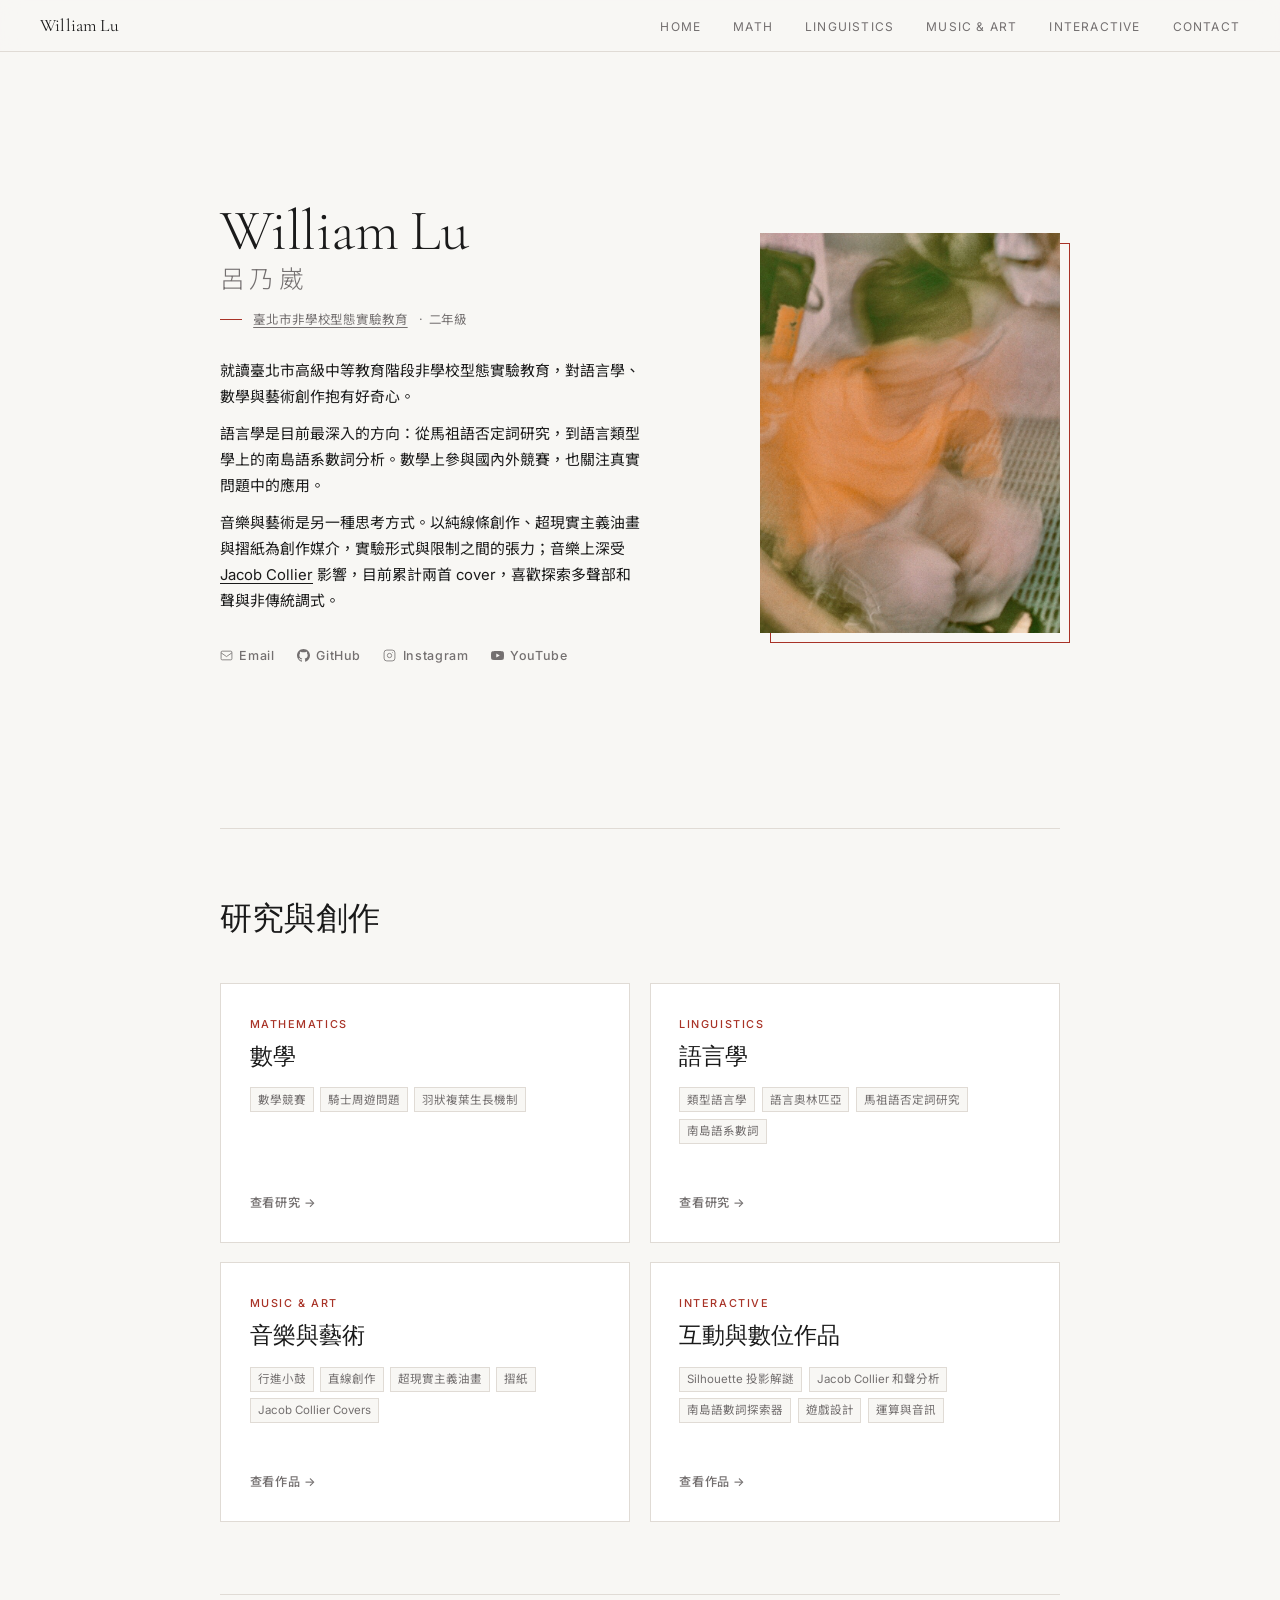
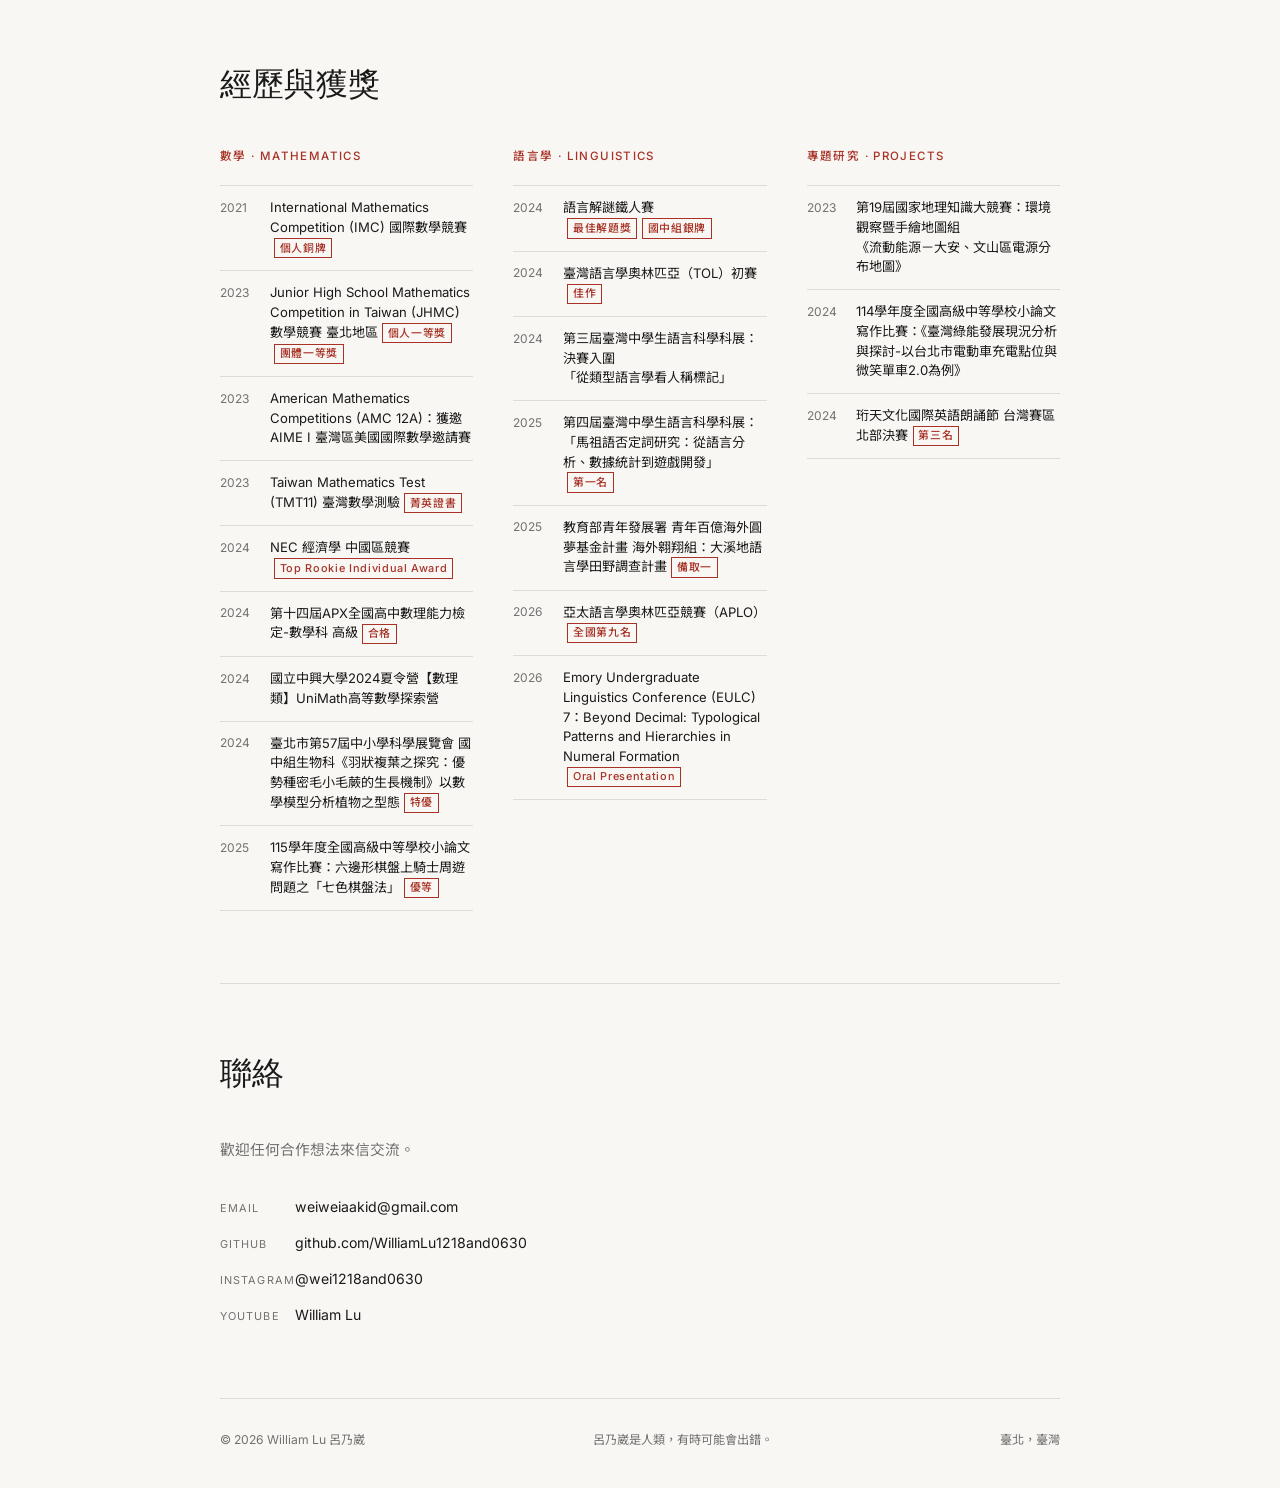
==== index.html @ 1ac278cf "Add Home link to nav across all 9 pages Co-Authored-By: Claude Opus 4.6 <noreply@anthropic.com>" ====
<!DOCTYPE html>
<html lang="zh-TW">
<head>
  <meta charset="UTF-8">
  <meta name="viewport" content="width=device-width, initial-scale=1.0">
  <meta name="google-site-verification" content="2PPOWF8YStnWnRBM3-cgLq2JZ9YLKVIH8cbjv2oPRow" />
  <title>William Lu 呂乃崴 · 語言學、數學、藝術創作</title>
  <meta name="description" content="呂乃崴（William Lu）個人網站。臺北市非學校型態實驗教育學生，研究馬祖語否定詞、南島語系數詞類型學，參與數學競賽與語言學奧林匹亞，並進行油畫、線條藝術與音樂創作。">
  <meta name="author" content="William Lu 呂乃崴">
  <meta name="keywords" content="呂乃崴, William Lu, 馬祖語, 南島語系, 類型語言學, 語言學奧林匹亞, APLO, EULC, 數學競賽, 騎士周遊問題, Jacob Collier cover, 直線創作, Silhouette, 投影幾何, Jacob Collier voicing, 和聲分析">
  <link rel="canonical" href="https://williamlu1218and0630.github.io/WilliamLu.github.io/">
  <link rel="icon" type="image/png" href="assets/photos/web_photo.png">

  <!-- Open Graph -->
  <meta property="og:type" content="profile">
  <meta property="og:site_name" content="William Lu 呂乃崴">
  <meta property="og:title" content="William Lu 呂乃崴 · 語言學、數學、藝術創作">
  <meta property="og:description" content="呂乃崴的個人網站：馬祖語否定詞研究、南島語數詞類型學、數學競賽、油畫與音樂創作。">
  <meta property="og:url" content="https://williamlu1218and0630.github.io/WilliamLu.github.io/">
  <meta property="og:image" content="https://williamlu1218and0630.github.io/WilliamLu.github.io/assets/photos/web_photo.png">
  <meta property="profile:first_name" content="Nai-Wei">
  <meta property="profile:last_name" content="Lu">

  <!-- Twitter Card -->
  <meta name="twitter:card" content="summary_large_image">
  <meta name="twitter:title" content="William Lu 呂乃崴">
  <meta name="twitter:description" content="語言學、數學、藝術創作 · 呂乃崴個人網站">
  <meta name="twitter:image" content="https://williamlu1218and0630.github.io/WilliamLu.github.io/assets/photos/web_photo.png">

  <!-- JSON-LD: Person schema for AI agents and search engines -->
  <script type="application/ld+json">
  {
    "@context": "https://schema.org",
    "@type": "Person",
    "name": "William Lu",
    "alternateName": ["呂乃崴", "Nai-Wei Lu"],
    "url": "https://williamlu1218and0630.github.io/WilliamLu.github.io/",
    "image": "https://williamlu1218and0630.github.io/WilliamLu.github.io/assets/photos/web_photo.png",
    "email": "mailto:weiweiaakid@gmail.com",
    "jobTitle": "Student Researcher",
    "description": "高中階段學生研究者，專注於語言類型學（馬祖語否定詞、南島語系數詞）、數學競賽與離散數學，並從事油畫、線條藝術與音樂創作。",
    "knowsAbout": [
      "Linguistic Typology",
      "Austronesian Languages",
      "Matsu Language Negation",
      "Numeral Systems",
      "Combinatorics",
      "Knight's Tour Problem",
      "Mathematical Modeling",
      "Music Theory",
      "Visual Art",
      "Game Design",
      "Creative Coding",
      "Computational Music Analysis"
    ],
    "knowsLanguage": ["zh-TW", "en", "Matsu"],
    "affiliation": {
      "@type": "EducationalOrganization",
      "name": "臺北市高級中等教育階段非學校型態實驗教育"
    },
    "sameAs": [
      "https://github.com/WilliamLu1218and0630",
      "https://instagram.com/wei1218and0630",
      "https://www.youtube.com/channel/UClZzDZsrKMD9aMEn6M2iYXQ"
    ],
    "award": [
      "第四屆臺灣中學生語言科學科展 第一名（馬祖語否定詞研究，2025）",
      "亞太語言學奧林匹亞競賽 APLO 全國第九名（2026）",
      "Emory Undergraduate Linguistics Conference (EULC) 7 Oral Presentation（2026）",
      "教育部青年發展署 青年百億海外圓夢基金 海外翱翔組 備取一（2025）",
      "臺北市第57屆中小學科學展覽會 國中組生物科 特優（2024）",
      "International Mathematics Competition (IMC) 個人銅牌（2021）"
    ]
  }
  </script>
  <link rel="preconnect" href="https://fonts.googleapis.com">
  <link rel="preconnect" href="https://fonts.gstatic.com" crossorigin>
  <link href="https://fonts.googleapis.com/css2?family=Cormorant+Garamond:ital,wght@0,300;0,400;1,300&family=Inter:wght@300;400;500&family=Noto+Sans+TC:wght@300;400;500&display=swap" rel="stylesheet">
  <style>
    :root {
      --bg:         #F8F7F4;
      --surface:    #FFFFFF;
      --text:       #1A1A1A;
      --text-muted: #747070;
      --accent:     #A83226;
      --border:     #E0DBD5;
      --font-sans:  'Inter', 'Taipei Sans TC', 'Noto Sans TC', sans-serif;
      --font-serif: 'Cormorant Garamond', 'Times New Roman', serif;
    }

    *, *::before, *::after { box-sizing: border-box; margin: 0; padding: 0; }
    html { scroll-behavior: smooth; }

    body {
      background: var(--bg);
      color: var(--text);
      font-family: var(--font-sans);
      font-size: 15px;
      line-height: 1.55;
    }

    ::-webkit-scrollbar { width: 6px; }
    ::-webkit-scrollbar-track { background: var(--bg); }
    ::-webkit-scrollbar-thumb { background: var(--border); border-radius: 3px; }
    ::-webkit-scrollbar-thumb:hover { background: var(--text-muted); }

    :focus-visible { outline: 2px solid var(--accent); outline-offset: 3px; }

    /* ── NAV ── */
    nav {
      position: fixed;
      top: 0; left: 0; right: 0;
      z-index: 100;
      background: rgba(248, 247, 244, 0.90);
      backdrop-filter: blur(10px);
      border-bottom: 1px solid var(--border);
      height: 52px;
      padding: 0 2.5rem;
      display: flex;
      align-items: center;
      justify-content: space-between;
    }

    .nav-logo {
      font-family: var(--font-serif);
      font-size: 1.1rem;
      font-weight: 400;
      color: var(--text);
      text-decoration: none;
      letter-spacing: 0.01em;
    }

    .nav-links {
      display: flex;
      gap: 2rem;
      list-style: none;
    }

    .nav-links a {
      font-size: 0.75rem;
      font-weight: 400;
      letter-spacing: 0.1em;
      text-transform: uppercase;
      color: var(--text-muted);
      text-decoration: none;
      transition: color 0.2s ease;
    }

    .nav-links a:hover { color: var(--accent); }

    /* Dropdown */
    .nav-links li.has-dropdown { position: relative; }
    .nav-links .dropdown {
      position: absolute;
      top: 100%;
      left: 50%;
      transform: translateX(-50%) translateY(-4px);
      background: var(--surface);
      border: 1px solid var(--border);
      list-style: none;
      padding: 0.5rem 0;
      min-width: 140px;
      opacity: 0;
      visibility: hidden;
      transition: opacity 0.18s ease, transform 0.18s ease;
      z-index: 110;
      box-shadow: 0 4px 12px rgba(0,0,0,0.05);
    }
    .nav-links li.has-dropdown:hover > .dropdown,
    .nav-links li.has-dropdown:focus-within > .dropdown {
      opacity: 1;
      visibility: visible;
      transform: translateX(-50%) translateY(0);
    }
    .nav-links .dropdown li { display: block; }
    .nav-links .dropdown a {
      display: block;
      padding: 0.45rem 1.1rem;
      font-size: 0.72rem;
      letter-spacing: 0.08em;
      text-transform: none;
      white-space: nowrap;
      text-align: center;
    }
    .nav-links .dropdown a:hover {
      background: var(--bg);
      color: var(--accent);
    }
    .nav-links li.has-dropdown::after {
      content: '';
      position: absolute;
      top: 100%;
      left: 0;
      right: 0;
      height: 8px;
    }

    /* ── MAIN ── */
    main {
      max-width: 920px;
      margin: 0 auto;
      padding: 0 2.5rem;
    }

    /* ── HERO ── */
    #about {
      display: grid;
      grid-template-columns: 1fr 300px;
      gap: 5rem;
      align-items: center;
      min-height: 92vh;
      padding-top: 110px;
      padding-bottom: 72px;
      border-top: none;
    }

    .hero-text h1 {
      font-family: var(--font-serif);
      font-size: 3.6rem;
      font-weight: 300;
      line-height: 1.1;
      letter-spacing: -0.01em;
      margin-bottom: 0.15em;
    }

    .hero-zh {
      display: block;
      font-family: var(--font-sans);
      font-size: 1.55rem;
      font-weight: 300;
      color: var(--text-muted);
      letter-spacing: 0.18em;
      margin-top: 0.1em;
    }

    .hero-subtitle {
      display: flex;
      align-items: center;
      gap: 0.7rem;
      margin-top: 1rem;
      margin-bottom: 1.8rem;
      font-size: 0.78rem;
      letter-spacing: 0.07em;
      color: var(--text-muted);
    }

    .hero-subtitle::before {
      content: '';
      display: block;
      width: 22px;
      height: 1px;
      background: var(--accent);
      flex-shrink: 0;
    }

    .hero-desc {
      font-size: 0.93rem;
      line-height: 1.75;
      color: var(--text);
      max-width: 420px;
      margin-bottom: 2rem;
    }

    .hero-desc p + p { margin-top: 0.75em; }

    .hero-desc .placeholder {
      color: var(--text-muted);
      font-style: italic;
    }

    .social-links {
      display: flex;
      gap: 1.4rem;
    }

    .social-links a {
      display: flex;
      align-items: center;
      gap: 0.4rem;
      font-size: 0.78rem;
      font-weight: 500;
      letter-spacing: 0.05em;
      color: var(--text-muted);
      text-decoration: none;
      transition: color 0.2s ease;
    }

    .social-links a:hover { color: var(--accent); }

    .social-links svg {
      width: 13px;
      height: 13px;
      flex-shrink: 0;
    }

    /* Photo */
    .hero-photo {
      position: relative;
      align-self: center;
    }

    .hero-photo img {
      display: block;
      width: 100%;
      aspect-ratio: 3 / 4;
      object-fit: cover;
      object-position: center center;
      filter: grayscale(10%);
    }

    .hero-photo::after {
      content: '';
      position: absolute;
      top: 10px;
      left: 10px;
      right: -10px;
      bottom: -10px;
      border: 1px solid var(--accent);
      z-index: -1;
    }

    /* ── SECTIONS ── */
    section {
      padding: 72px 0;
      border-top: 1px solid var(--border);
    }

    .section-label {
      font-size: 0.7rem;
      letter-spacing: 0.15em;
      text-transform: uppercase;
      color: var(--accent);
      font-weight: 500;
      margin-bottom: 0.4rem;
    }

    .section-title {
      font-family: var(--font-serif);
      font-size: 2rem;
      font-weight: 300;
      line-height: 1.15;
      margin-bottom: 2.8rem;
    }

    /* ── AREAS ── */
    .areas-grid {
      display: grid;
      grid-template-columns: repeat(2, 1fr);
      gap: 1.2rem;
    }

    .area-card {
      display: flex;
      flex-direction: column;
      padding: 2rem 1.8rem 1.8rem;
      background: var(--surface);
      border: 1px solid var(--border);
      text-decoration: none;
      color: inherit;
      transition: border-color 0.2s ease, box-shadow 0.2s ease;
      min-height: 260px;
    }

    .area-card:hover {
      border-color: var(--accent);
      box-shadow: 4px 4px 0 var(--accent);
    }

    .area-label {
      font-size: 0.68rem;
      letter-spacing: 0.14em;
      text-transform: uppercase;
      color: var(--accent);
      font-weight: 500;
      margin-bottom: 0.7rem;
    }

    .area-card h3 {
      font-family: var(--font-serif);
      font-size: 1.45rem;
      font-weight: 300;
      line-height: 1.2;
      margin-bottom: 1rem;
    }

    .area-tags {
      display: flex;
      flex-wrap: wrap;
      gap: 0.4rem;
      margin-bottom: auto;
      padding-bottom: 1.4rem;
    }

    .area-tag {
      font-size: 0.72rem;
      color: var(--text-muted);
      background: var(--bg);
      border: 1px solid var(--border);
      padding: 0.2em 0.6em;
      line-height: 1.6;
    }

    .area-arrow {
      font-size: 0.76rem;
      font-weight: 500;
      letter-spacing: 0.05em;
      color: var(--text-muted);
      transition: color 0.2s ease;
    }

    .area-card:hover .area-arrow { color: var(--accent); }

    /* ── ACHIEVEMENTS ── */
    .achievements-grid {
      display: grid;
      grid-template-columns: repeat(3, 1fr);
      gap: 0 2.5rem;
    }

    .achievement-group h3 {
      font-size: 0.72rem;
      font-weight: 500;
      letter-spacing: 0.12em;
      text-transform: uppercase;
      color: var(--accent);
      margin-bottom: 1.2rem;
    }

    .achievement-list {
      list-style: none;
      display: flex;
      flex-direction: column;
      gap: 0;
    }

    .achievement-list li {
      display: grid;
      grid-template-columns: 40px 1fr;
      gap: 0.6rem;
      padding: 0.75rem 0;
      border-bottom: 1px solid var(--border);
      font-size: 0.82rem;
      line-height: 1.5;
    }

    .achievement-list li:first-child {
      border-top: 1px solid var(--border);
    }

    .achievement-year {
      color: var(--text-muted);
      font-size: 0.75rem;
      padding-top: 0.05em;
      flex-shrink: 0;
    }

    .achievement-desc {
      color: var(--text);
    }

    .achievement-desc .badge {
      display: inline-block;
      font-size: 0.68rem;
      font-weight: 500;
      letter-spacing: 0.06em;
      color: var(--accent);
      border: 1px solid var(--accent);
      padding: 0.05em 0.45em;
      margin-left: 0.4em;
      vertical-align: middle;
      line-height: 1.6;
    }


    /* ── CONTACT ── */
    .contact-intro {
      font-size: 0.92rem;
      color: var(--text-muted);
      line-height: 1.75;
      max-width: 440px;
      margin-bottom: 2rem;
    }

    .contact-list {
      list-style: none;
      display: flex;
      flex-direction: column;
      gap: 0.9rem;
    }

    .contact-list li {
      display: flex;
      align-items: baseline;
      gap: 1.2rem;
      font-size: 0.88rem;
    }

    .contact-label {
      font-size: 0.68rem;
      letter-spacing: 0.1em;
      text-transform: uppercase;
      color: var(--text-muted);
      width: 56px;
      flex-shrink: 0;
    }

    .contact-list a {
      color: var(--text);
      text-decoration: none;
      transition: color 0.2s ease;
    }

    .contact-list a:hover { color: var(--accent); }

    /* ── FOOTER ── */
    footer {
      border-top: 1px solid var(--border);
      padding: 2rem 0 2.4rem;
      display: flex;
      justify-content: space-between;
      align-items: center;
    }

    footer p {
      font-size: 0.76rem;
      color: var(--text-muted);
    }

    /* ── RESPONSIVE ── */
    @media (max-width: 740px) {
      nav { padding: 0 1.4rem; }
      main { padding: 0 1.4rem; }
      .nav-links .dropdown { display: none !important; }
      .nav-links li.has-dropdown::after { display: none; }

      #about {
        grid-template-columns: 1fr;
        min-height: auto;
        padding-top: 80px;
        gap: 2.4rem;
      }

      .hero-photo {
        order: -1;
        max-width: 220px;
      }

      .hero-text h1 { font-size: 2.6rem; }
      .areas-grid { grid-template-columns: 1fr; }
      .achievements-grid { grid-template-columns: 1fr; gap: 2rem 0; }

      .nav-links { gap: 1.2rem; }
    }

    @media (max-width: 480px) {
      .interests-grid { grid-template-columns: 1fr; }
      .nav-links { gap: 0.9rem; }
      footer { flex-direction: column; gap: 0.4rem; text-align: center; }
    }

    /* ── DEFAULT INLINE LINK STYLE ──
       Content links (e.g. inside .achievement-desc, .hero-subtitle, .hero-desc):
       inherit text color with a thin underline, turn blue on hover.
       Component-scoped rules above (nav-links, social-links, contact-list, etc.)
       set text-decoration:none and override this where appropriate. */
    a {
      color: inherit;
      text-decoration: underline;
      text-decoration-thickness: 1px;
      text-underline-offset: 3px;
      text-decoration-color: currentColor;
      transition: color 0.2s ease, text-decoration-color 0.2s ease;
    }

    a:hover {
      color: #2563eb;
      text-decoration-color: #2563eb;
    }

    /* Record 區連結密集 — 移除常駐底線，hover 時才浮現 */
    .achievement-desc a { text-decoration: none; }
    .achievement-desc a:hover {
      text-decoration: underline;
      text-decoration-thickness: 1px;
      text-underline-offset: 3px;
    }
  </style>
</head>
<body>

  <nav>
    <a href="#about" class="nav-logo">William Lu</a>
    <ul class="nav-links">
      <li><a href="#about">Home</a></li>
      <li class="has-dropdown">
        <a href="math.html">Math</a>
        <ul class="dropdown">
          <li><a href="math.html#research">研究</a></li>
          <li><a href="math.html#awards">獎狀</a></li>
        </ul>
      </li>
      <li class="has-dropdown">
        <a href="linguistics.html">Linguistics</a>
        <ul class="dropdown">
          <li><a href="linguistics.html#research">研究</a></li>
          <li><a href="linguistics.html#awards">獎狀</a></li>
        </ul>
      </li>
      <li class="has-dropdown">
        <a href="music.html">Music & Art</a>
        <ul class="dropdown">
          <li><a href="music.html#music">音樂</a></li>
          <li><a href="music.html#art">藝術</a></li>
        </ul>
      </li>
      <li class="has-dropdown">
        <a href="interactive.html">Interactive</a>
        <ul class="dropdown">
          <li><a href="silhouette.html">Silhouette</a></li>
          <li><a href="voicing.html">Jacob Voicing</a></li>
          <li><a href="numerals.html">Numeral Explorer</a></li>
          <li><a href="world-numerals/">World Numerals</a></li>
        </ul>
      </li>
      <li><a href="#contact">Contact</a></li>
    </ul>
  </nav>

  <main>

    <!-- HERO -->
    <section id="about" style="border-top:none;">
      <div class="hero-text">
        <h1>
          William Lu
          <span class="hero-zh">呂乃崴</span>
        </h1>
        <p class="hero-subtitle"><a href="https://teecid.tp.edu.tw/" target="_blank" rel="noopener">臺北市非學校型態實驗教育</a> · 二年級</p>
        <div class="hero-desc">
          <p>就讀臺北市高級中等教育階段非學校型態實驗教育，對語言學、數學與藝術創作抱有好奇心。</p>
          <p>語言學是目前最深入的方向：從馬祖語否定詞研究，到語言類型學上的南島語系數詞分析。數學上參與國內外競賽，也關注真實問題中的應用。</p>
          <p>音樂與藝術是另一種思考方式。以純線條創作、超現實主義油畫與摺紙為創作媒介，實驗形式與限制之間的張力；音樂上深受 <a href="https://youtube.com/@jacobcollier" target="_blank" rel="noopener">Jacob Collier</a> 影響，目前累計兩首 cover，喜歡探索多聲部和聲與非傳統調式。</p>
        </div>
        <div class="social-links">
          <a href="mailto:weiweiaakid@gmail.com">
            <svg viewBox="0 0 24 24" fill="none" stroke="currentColor" stroke-width="1.5" aria-hidden="true">
              <rect x="2" y="4" width="20" height="16" rx="2"/>
              <path d="m2 7 10 7 10-7"/>
            </svg>
            Email
          </a>
          <a href="https://github.com/WilliamLu1218and0630" target="_blank" rel="noopener">
            <svg viewBox="0 0 24 24" fill="currentColor" aria-hidden="true">
              <path d="M12 0C5.37 0 0 5.37 0 12c0 5.3 3.44 9.8 8.21 11.39.6.11.82-.26.82-.58v-2.03c-3.34.73-4.04-1.61-4.04-1.61-.55-1.39-1.34-1.76-1.34-1.76-1.09-.75.08-.73.08-.73 1.2.08 1.84 1.24 1.84 1.24 1.07 1.83 2.81 1.3 3.5 1 .11-.78.42-1.3.76-1.6-2.67-.3-5.47-1.33-5.47-5.93 0-1.31.47-2.38 1.24-3.22-.12-.3-.54-1.52.12-3.18 0 0 1.01-.32 3.3 1.23a11.5 11.5 0 0 1 3-.4c1.02.01 2.04.14 3 .4 2.28-1.55 3.29-1.23 3.29-1.23.66 1.66.24 2.88.12 3.18.77.84 1.23 1.91 1.23 3.22 0 4.61-2.81 5.63-5.48 5.92.43.37.81 1.1.81 2.22v3.29c0 .32.22.7.83.58C20.57 21.8 24 17.3 24 12c0-6.63-5.37-12-12-12z"/>
            </svg>
            GitHub
          </a>
          <a href="https://instagram.com/wei1218and0630" target="_blank" rel="noopener">
            <svg viewBox="0 0 24 24" fill="none" stroke="currentColor" stroke-width="1.5" aria-hidden="true">
              <rect x="2" y="2" width="20" height="20" rx="5"/>
              <circle cx="12" cy="12" r="4"/>
              <circle cx="17.5" cy="6.5" r="0.8" fill="currentColor" stroke="none"/>
            </svg>
            Instagram
          </a>
          <a href="https://www.youtube.com/channel/UClZzDZsrKMD9aMEn6M2iYXQ" target="_blank" rel="noopener">
            <svg viewBox="0 0 24 24" fill="currentColor" aria-hidden="true">
              <path d="M23.5 6.19a3.02 3.02 0 0 0-2.12-2.14C19.54 3.5 12 3.5 12 3.5s-7.54 0-9.38.55A3.02 3.02 0 0 0 .5 6.19C0 8.04 0 12 0 12s0 3.96.5 5.81a3.02 3.02 0 0 0 2.12 2.14C4.46 20.5 12 20.5 12 20.5s7.54 0 9.38-.55a3.02 3.02 0 0 0 2.12-2.14C24 15.96 24 12 24 12s0-3.96-.5-5.81zM9.75 15.5v-7l6.5 3.5-6.5 3.5z"/>
            </svg>
            YouTube
          </a>
        </div>
      </div>
      <div class="hero-photo">
        <img src="assets/photos/S__13852725.jpg" alt="William Lu 呂乃崴">
      </div>
    </section>

    <!-- AREAS -->
    <section id="interests">
      <h2 class="section-title">研究與創作</h2>
      <div class="areas-grid">

        <a href="math.html" class="area-card">
          <p class="area-label">Mathematics</p>
          <h3>數學</h3>
          <div class="area-tags">
            <span class="area-tag">數學競賽</span>
            <span class="area-tag">騎士周遊問題</span>
            <span class="area-tag">羽狀複葉生長機制</span>
          </div>
          <span class="area-arrow">查看研究 →</span>
        </a>

        <a href="linguistics.html" class="area-card">
          <p class="area-label">Linguistics</p>
          <h3>語言學</h3>
          <div class="area-tags">
            <span class="area-tag">類型語言學</span>
            <span class="area-tag">語言奧林匹亞</span>
            <span class="area-tag">馬祖語否定詞研究</span>
            <span class="area-tag">南島語系數詞</span>
          </div>
          <span class="area-arrow">查看研究 →</span>
        </a>

        <a href="music.html" class="area-card">
          <p class="area-label">Music &amp; Art</p>
          <h3>音樂與藝術</h3>
          <div class="area-tags">
            <span class="area-tag">行進小鼓</span>
            <span class="area-tag">直線創作</span>
            <span class="area-tag">超現實主義油畫</span>
            <span class="area-tag">摺紙</span>
            <span class="area-tag">Jacob Collier Covers</span>
          </div>
          <span class="area-arrow">查看作品 →</span>
        </a>

        <a href="interactive.html" class="area-card">
          <p class="area-label">Interactive</p>
          <h3>互動與數位作品</h3>
          <div class="area-tags">
            <span class="area-tag">Silhouette 投影解謎</span>
            <span class="area-tag">Jacob Collier 和聲分析</span>
            <span class="area-tag">南島語數詞探索器</span>
            <span class="area-tag">遊戲設計</span>
            <span class="area-tag">運算與音訊</span>
          </div>
          <span class="area-arrow">查看作品 →</span>
        </a>

      </div>
    </section>

    <!-- ACHIEVEMENTS -->
    <section id="achievements">
      <h2 class="section-title">經歷與獲獎</h2>
      <div class="achievements-grid">

        <div class="achievement-group">
          <h3>數學 · Mathematics</h3>
          <ul class="achievement-list">
            <li>
              <span class="achievement-year">2021</span>
              <span class="achievement-desc"><a href="https://chiuchang.org/imc/2021/08/02/iimc-2021-results/" target="_blank" rel="noopener">International Mathematics Competition (IMC) 國際數學競賽</a><span class="badge">個人銅牌</span></span>
            </li>
            <li>
              <span class="achievement-year">2023</span>
              <span class="achievement-desc"><a href="https://signup.99cef.org.tw/JHMC_HONOR/List_HonorSL.php?Y=5qt&amp;H=J1&amp;R=O" target="_blank" rel="noopener">Junior High School Mathematics Competition in Taiwan (JHMC) 數學競賽 臺北地區</a><span class="badge">個人一等獎</span><span class="badge">團體一等獎</span></span>
            </li>
            <li>
              <span class="achievement-year">2023</span>
              <span class="achievement-desc"><a href="https://artofproblemsolving.com/wiki/index.php/2023_AMC_12A" target="_blank" rel="noopener">American Mathematics Competitions (AMC 12A)</a>：獲邀 <a href="https://artofproblemsolving.com/wiki/index.php/2023_AIME_I" target="_blank" rel="noopener">AIME I</a> 臺灣區美國國際數學邀請賽 </span>
            </li>
            <li>
              <span class="achievement-year">2023</span>
              <span class="achievement-desc"><a href="https://www.99cef.org.tw/tmt/" target="_blank" rel="noopener">Taiwan Mathematics Test (TMT11) 臺灣數學測驗</a><span class="badge">菁英證書</span></span>
            </li>
            <li>
              <span class="achievement-year">2024</span>
              <span class="achievement-desc"><a href="https://nec.org.cn/news/1908.html" target="_blank" rel="noopener">NEC 經濟學 中國區競賽</a><span class="badge">Top Rookie Individual Award</span></span>
            </li>
            <li>
              <span class="achievement-year">2024</span>
              <span class="achievement-desc"><a href="https://apx.stem.lasercenter.nycu.edu.tw/apx/17th/" target="_blank" rel="noopener">第十四屆APX全國高中數理能力檢定-數學科 高級</a><span class="badge">合格</span></span>
            </li>
            <li>
              <span class="achievement-year">2024</span>
              <span class="achievement-desc"><a href="https://www.siileec.com/download_file.php?sn=4636&amp;get_type=2" target="_blank" rel="noopener">國立中興大學2024夏令營【數理類】UniMath高等數學探索營</a></span>
            </li>
            <li>
              <span class="achievement-year">2024</span>
              <span class="achievement-desc">臺北市第57屆中小學科學展覽會 國中組生物科《羽狀複葉之探究：優勢種密毛小毛蕨的生長機制》以數學模型分析植物之型態<span class="badge">特優</span></span>
            </li>
            <li>
              <span class="achievement-year">2025</span>
              <span class="achievement-desc"><a href="https://www.shs.edu.tw/Customer/Information/EssayIndex" target="_blank" rel="noopener">115學年度全國高級中等學校小論文寫作比賽</a>：六邊形棋盤上騎士周遊問題之「七色棋盤法」<span class="badge">優等</span></span>
            </li>
          </ul>
        </div>

        <div class="achievement-group">
          <h3>語言學 · Linguistics</h3>
          <ul class="achievement-list">
            <li>
              <span class="achievement-year">2024</span>
              <span class="achievement-desc"><a href="https://www.facebook.com/Taiwan.Olympiad.in.Linguistics/posts/883315840496110/" target="_blank" rel="noopener">語言解謎鐵人賽</a><br><span class="badge">最佳解題獎</span><span class="badge">國中組銀牌</span></span>
            </li>
            <li>
              <span class="achievement-year">2024</span>
              <span class="achievement-desc"><a href="https://ioltw.github.io/zh" target="_blank" rel="noopener">臺灣語言學奧林匹亞（TOL）初賽</a><span class="badge">佳作</span></span>
            </li>
            <li>
              <span class="achievement-year">2024</span>
              <span class="achievement-desc"><a href="https://sites.google.com/view/scifair-2025/" target="_blank" rel="noopener">第三屆臺灣中學生語言科學科展</a>：決賽入圍<br>「從類型語言學看人稱標記」</span>
            </li>
            <li>
              <span class="achievement-year">2025</span>
              <span class="achievement-desc"><a href="https://sites.google.com/view/scifair-2025/" target="_blank" rel="noopener">第四屆臺灣中學生語言科學科展</a>：「馬祖語否定詞研究：從語言分析、數據統計到遊戲開發」<span class="badge">第一名</span></span>
            </li>
            <li>
              <span class="achievement-year">2025</span>
              <span class="achievement-desc">教育部青年發展署 青年百億海外圓夢基金計畫 海外翱翔組：大溪地語言學田野調查計畫<span class="badge">備取一</span></span>
            </li>
            <li>
              <span class="achievement-year">2026</span>
              <span class="achievement-desc"><a href="https://aplo.asia/" target="_blank" rel="noopener">亞太語言學奧林匹亞競賽（APLO）</a><span class="badge">全國第九名</span></span>
            </li>
            <li>
              <span class="achievement-year">2026</span>
              <span class="achievement-desc"><a href="https://easyabs.linguistlist.org/conference/EULC7/" target="_blank" rel="noopener">Emory Undergraduate Linguistics Conference (EULC) 7</a>：Beyond Decimal: Typological Patterns and Hierarchies in Numeral Formation<span class="badge">Oral Presentation</span></span>
            </li>
          </ul>
        </div>

        <div class="achievement-group">
          <h3>專題研究 · Projects</h3>
          <ul class="achievement-list">
            <li>
              <span class="achievement-year">2023</span>
              <span class="achievement-desc"><a href="https://sites.google.com/view/new-tngc/" target="_blank" rel="noopener">第19屆國家地理知識大競賽</a>：環境觀察暨手繪地圖組<br>《流動能源－大安、文山區電源分布地圖》</span>
            </li>
            <li>
              <span class="achievement-year">2024</span>
              <span class="achievement-desc"><a href="https://www.shs.edu.tw/Customer/Information/EssayIndex" target="_blank" rel="noopener">114學年度全國高級中等學校小論文寫作比賽</a>：《臺灣綠能發展現況分析與探討-以台北市電動車充電點位與微笑單車2.0為例》</span>
            </li>
            <li>
              <span class="achievement-year">2024</span>
              <span class="achievement-desc"><a href="https://www.harmonytree.tw/2024fest" target="_blank" rel="noopener">珩天文化國際英語朗誦節</a> 台灣賽區北部決賽<span class="badge">第三名</span></span>
            </li>
          </ul>
        </div>

      </div>
    </section>

    <!-- CONTACT -->
    <section id="contact">
      <h2 class="section-title">聯絡</h2>
      <p class="contact-intro">
        歡迎任何合作想法來信交流。
      </p>
      <ul class="contact-list">
        <li>
          <span class="contact-label">Email</span>
          <a href="mailto:weiweiaakid@gmail.com">weiweiaakid@gmail.com</a>
        </li>
        <li>
          <span class="contact-label">GitHub</span>
          <a href="https://github.com/WilliamLu1218and0630" target="_blank" rel="noopener">
            github.com/WilliamLu1218and0630
          </a>
        </li>
        <li>
          <span class="contact-label">Instagram</span>
          <a href="https://instagram.com/wei1218and0630" target="_blank" rel="noopener">
            @wei1218and0630
          </a>
        </li>
        <li>
          <span class="contact-label">YouTube</span>
          <a href="https://www.youtube.com/channel/UClZzDZsrKMD9aMEn6M2iYXQ" target="_blank" rel="noopener">
            William Lu
          </a>
        </li>
      </ul>
    </section>

    <footer>
      <p>© 2026 William Lu 呂乃崴</p>
      <p>呂乃崴是人類，有時可能會出錯。</p>
      <p>臺北，臺灣</p>
    </footer>

  </main>

</body>
</html>
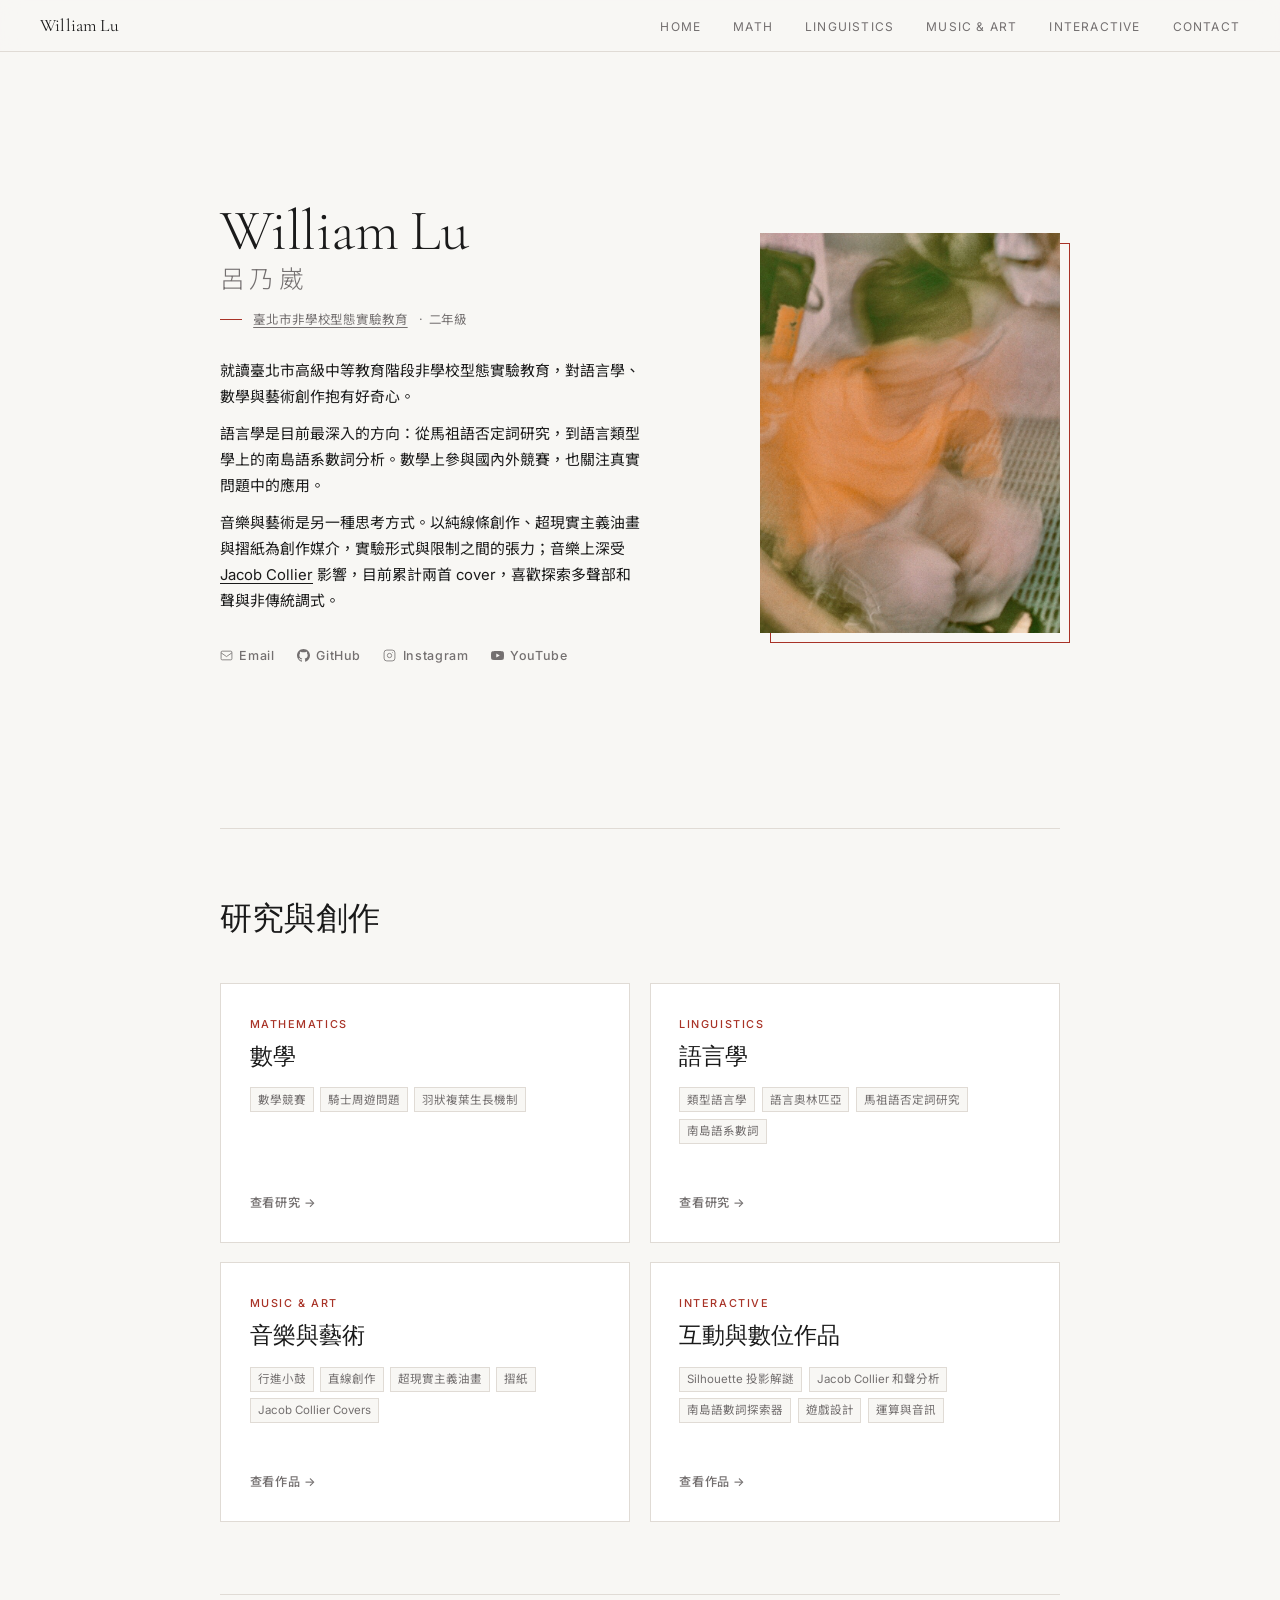
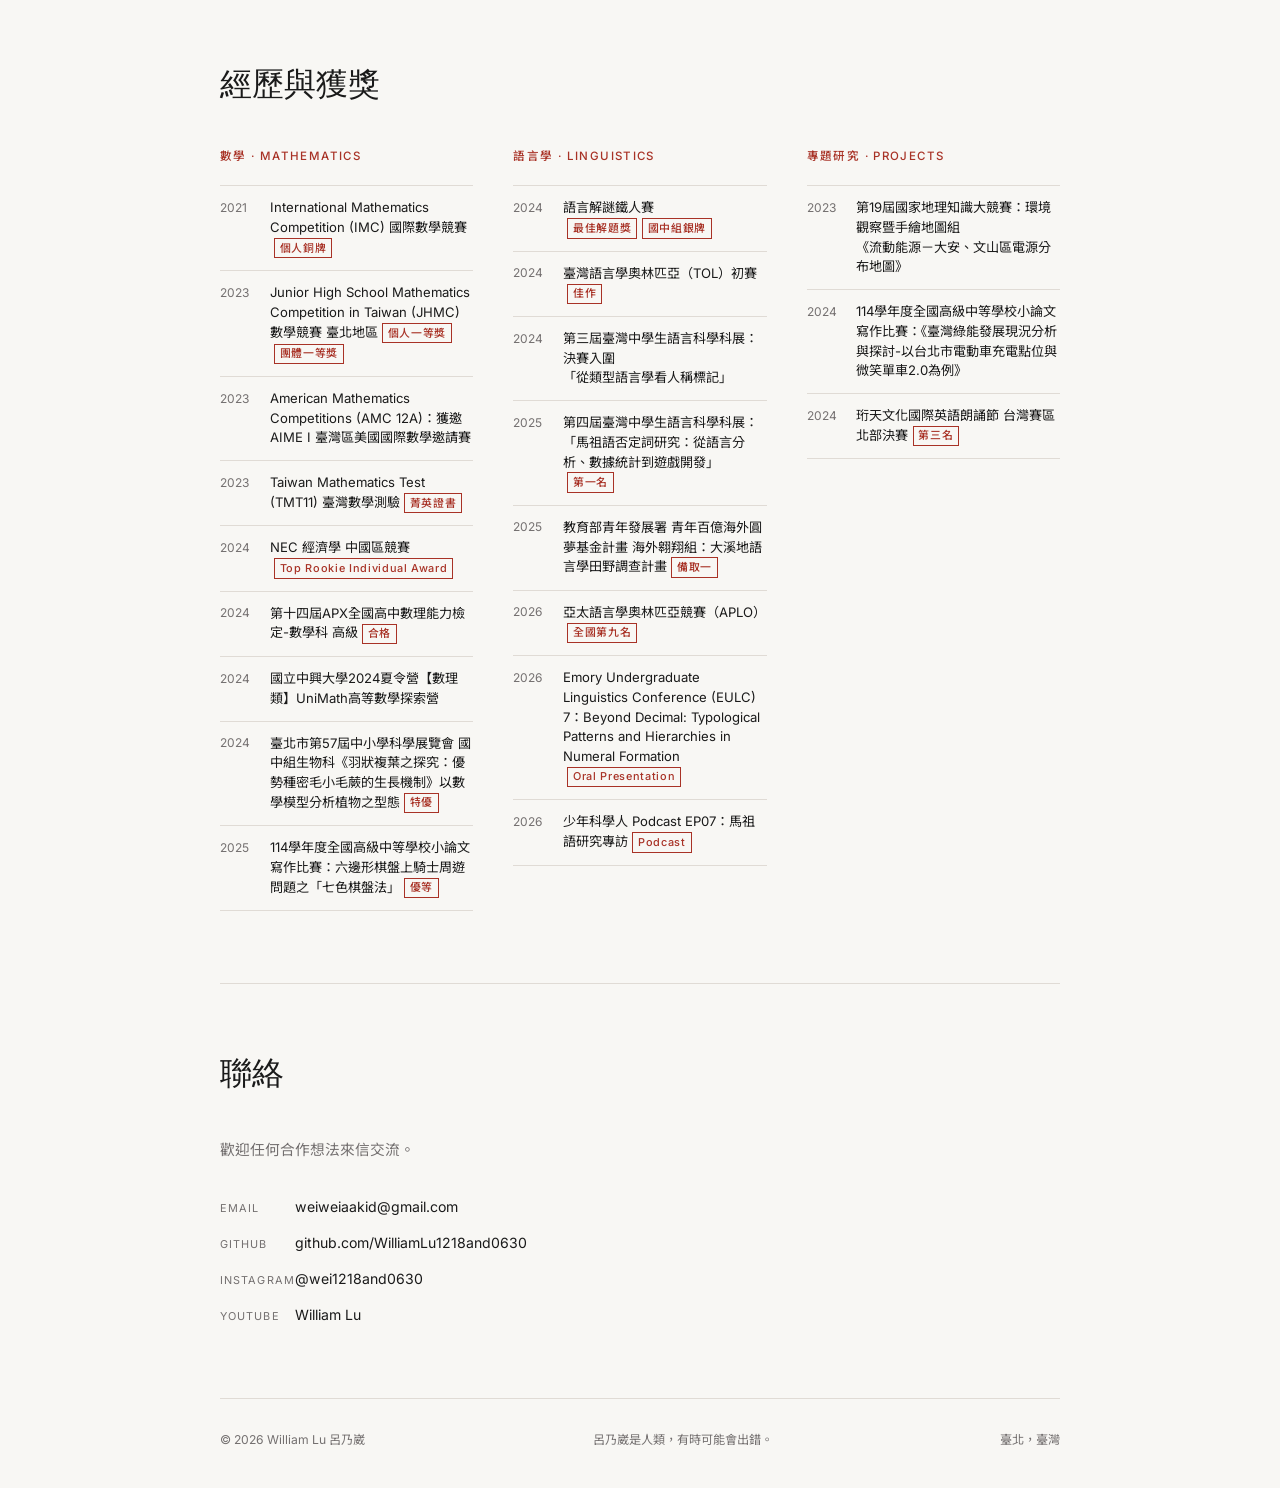
==== commit 38d5882f: "update" ====
--- a/index.html
+++ b/index.html
@@ -775,7 +775,7 @@
             </li>
             <li>
               <span class="achievement-year">2025</span>
-              <span class="achievement-desc"><a href="https://www.shs.edu.tw/Customer/Information/EssayIndex" target="_blank" rel="noopener">115學年度全國高級中等學校小論文寫作比賽</a>：六邊形棋盤上騎士周遊問題之「七色棋盤法」<span class="badge">優等</span></span>
+              <span class="achievement-desc"><a href="https://www.shs.edu.tw/Customer/Information/EssayIndex" target="_blank" rel="noopener">114學年度全國高級中等學校小論文寫作比賽</a>：六邊形棋盤上騎士周遊問題之「七色棋盤法」<span class="badge">優等</span></span>
             </li>
           </ul>
         </div>
@@ -810,6 +810,10 @@
             <li>
               <span class="achievement-year">2026</span>
               <span class="achievement-desc"><a href="https://easyabs.linguistlist.org/conference/EULC7/" target="_blank" rel="noopener">Emory Undergraduate Linguistics Conference (EULC) 7</a>：Beyond Decimal: Typological Patterns and Hierarchies in Numeral Formation<span class="badge">Oral Presentation</span></span>
+            </li>
+            <li>
+              <span class="achievement-year">2026</span>
+              <span class="achievement-desc"><a href="https://www.scitw.cc/posts/podcast-ep-184" target="_blank" rel="noopener">少年科學人 Podcast EP07</a>：馬祖語研究專訪<span class="badge">Podcast</span></span>
             </li>
           </ul>
         </div>
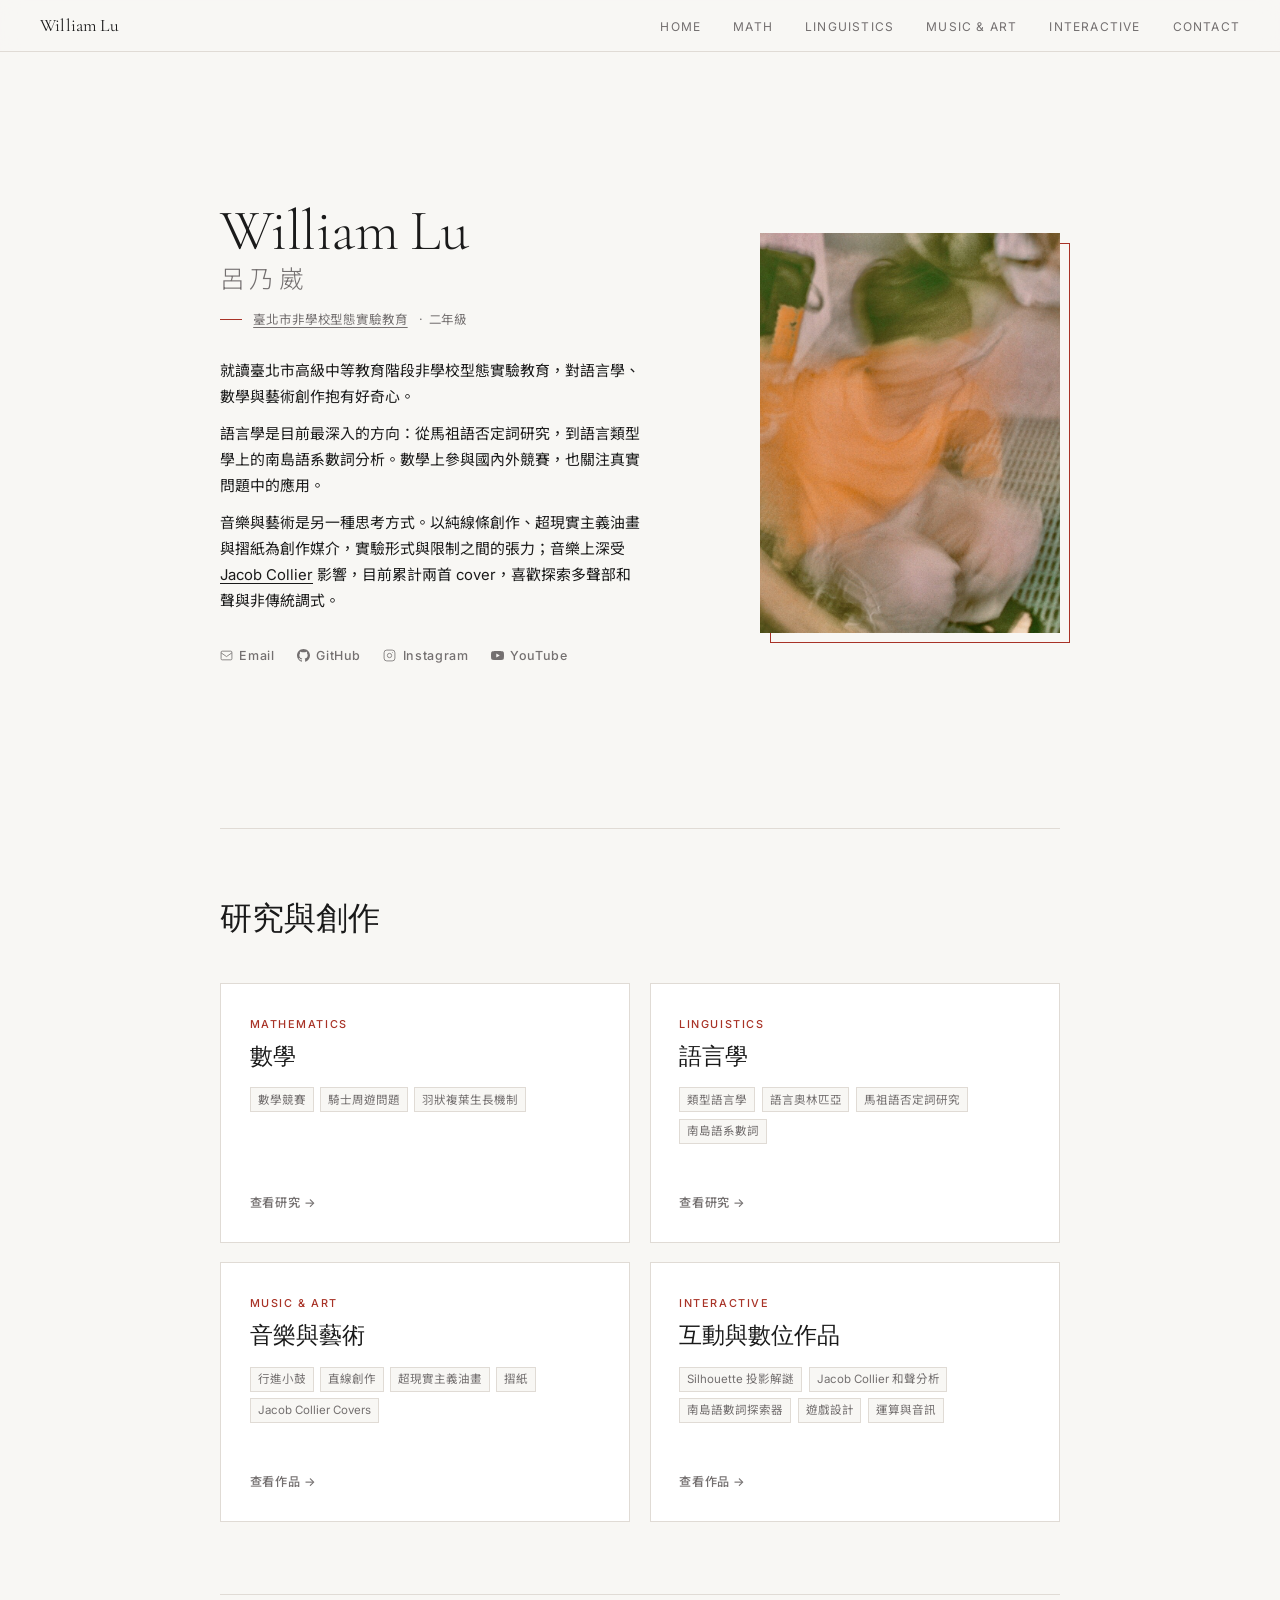
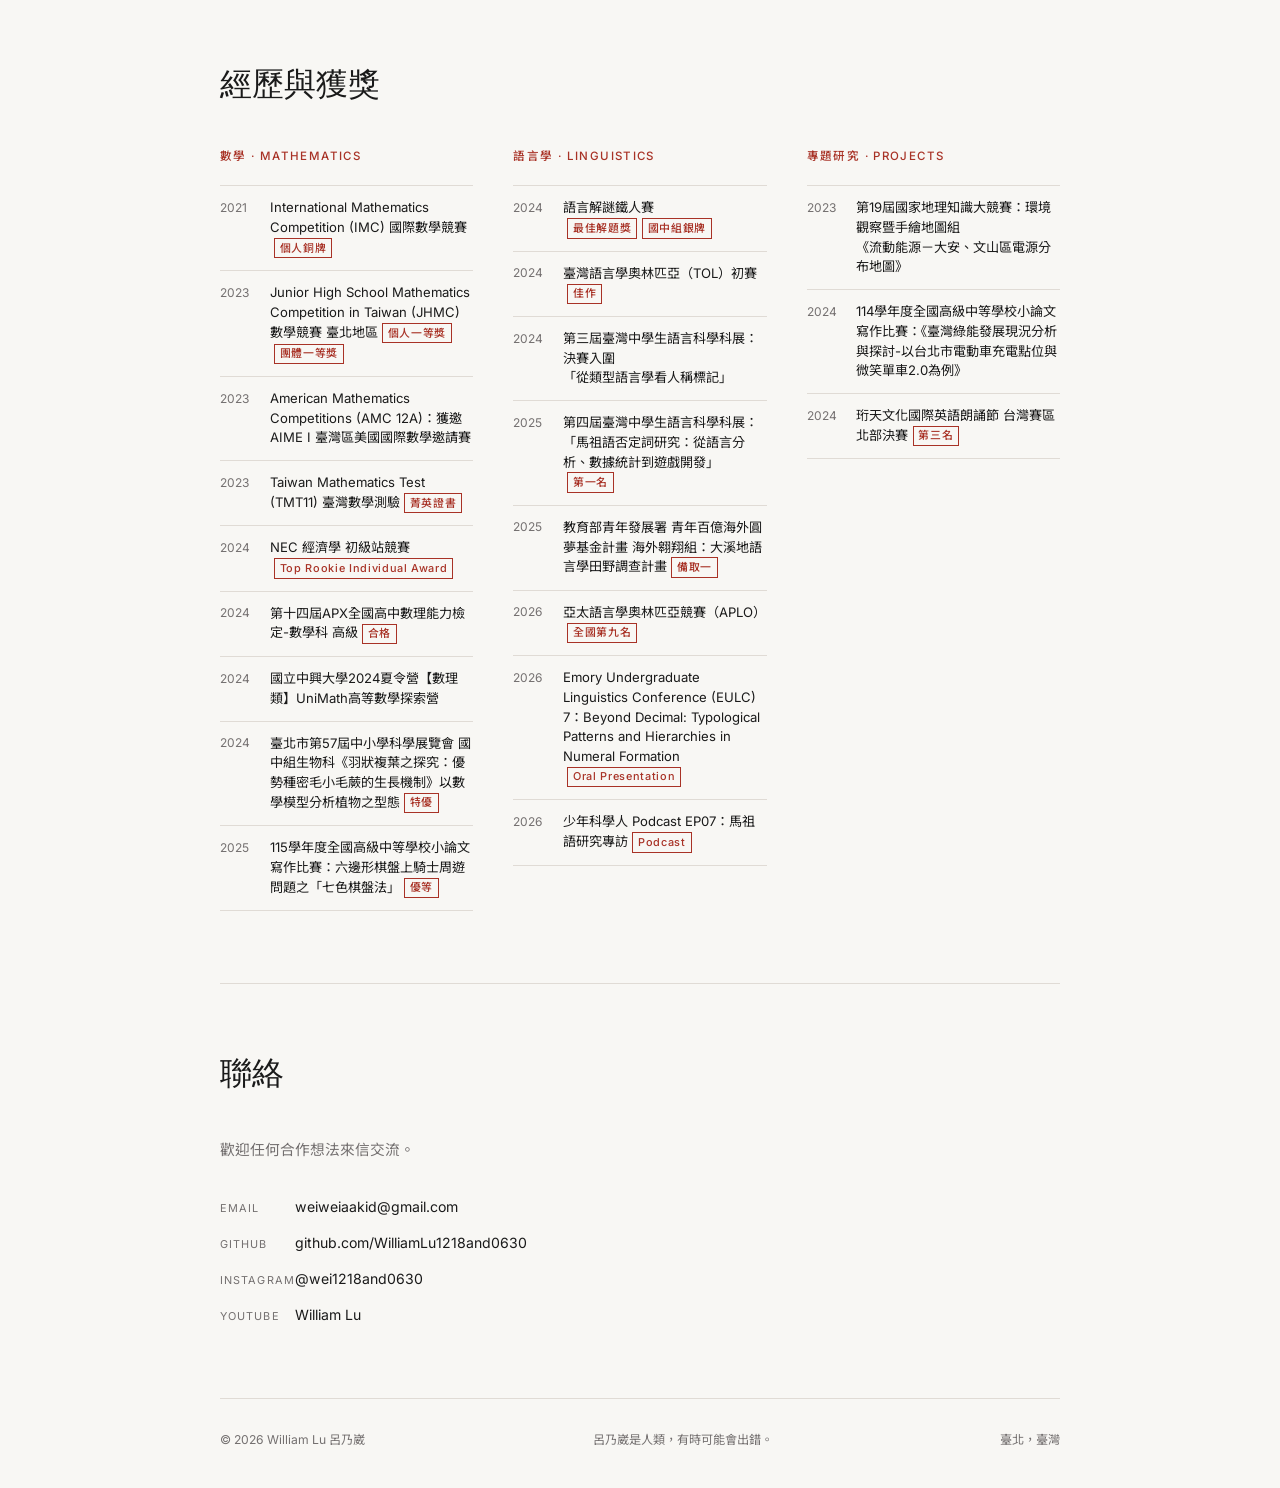
==== commit 2e14240a: "update" ====
--- a/index.html
+++ b/index.html
@@ -759,7 +759,7 @@
             </li>
             <li>
               <span class="achievement-year">2024</span>
-              <span class="achievement-desc"><a href="https://nec.org.cn/news/1908.html" target="_blank" rel="noopener">NEC 經濟學 中國區競賽</a><span class="badge">Top Rookie Individual Award</span></span>
+              <span class="achievement-desc"><a href="https://nec.org.cn/news/1908.html" target="_blank" rel="noopener">NEC 經濟學 初級站競賽</a><span class="badge">Top Rookie Individual Award</span></span>
             </li>
             <li>
               <span class="achievement-year">2024</span>
@@ -775,7 +775,7 @@
             </li>
             <li>
               <span class="achievement-year">2025</span>
-              <span class="achievement-desc"><a href="https://www.shs.edu.tw/Customer/Information/EssayIndex" target="_blank" rel="noopener">114學年度全國高級中等學校小論文寫作比賽</a>：六邊形棋盤上騎士周遊問題之「七色棋盤法」<span class="badge">優等</span></span>
+              <span class="achievement-desc"><a href="https://www.shs.edu.tw/Customer/Information/EssayIndex" target="_blank" rel="noopener">115學年度全國高級中等學校小論文寫作比賽</a>：六邊形棋盤上騎士周遊問題之「七色棋盤法」<span class="badge">優等</span></span>
             </li>
           </ul>
         </div>
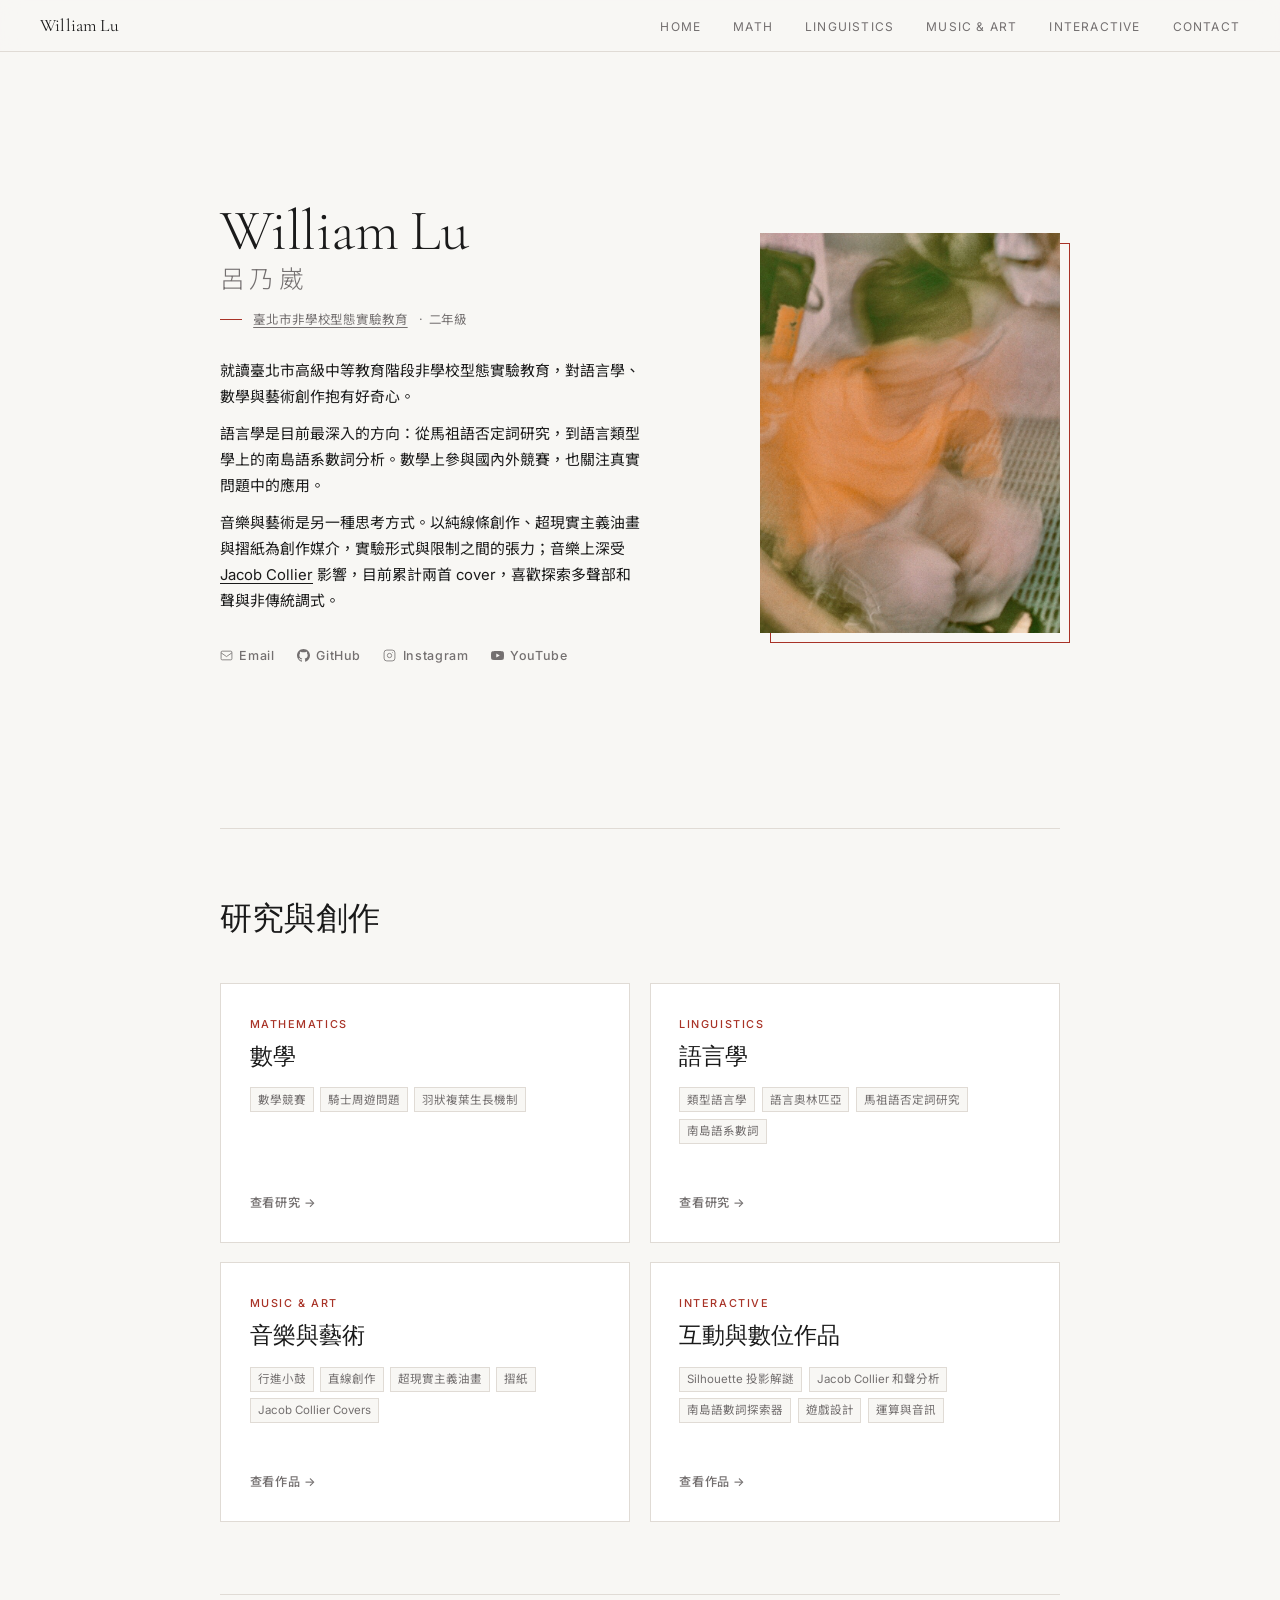
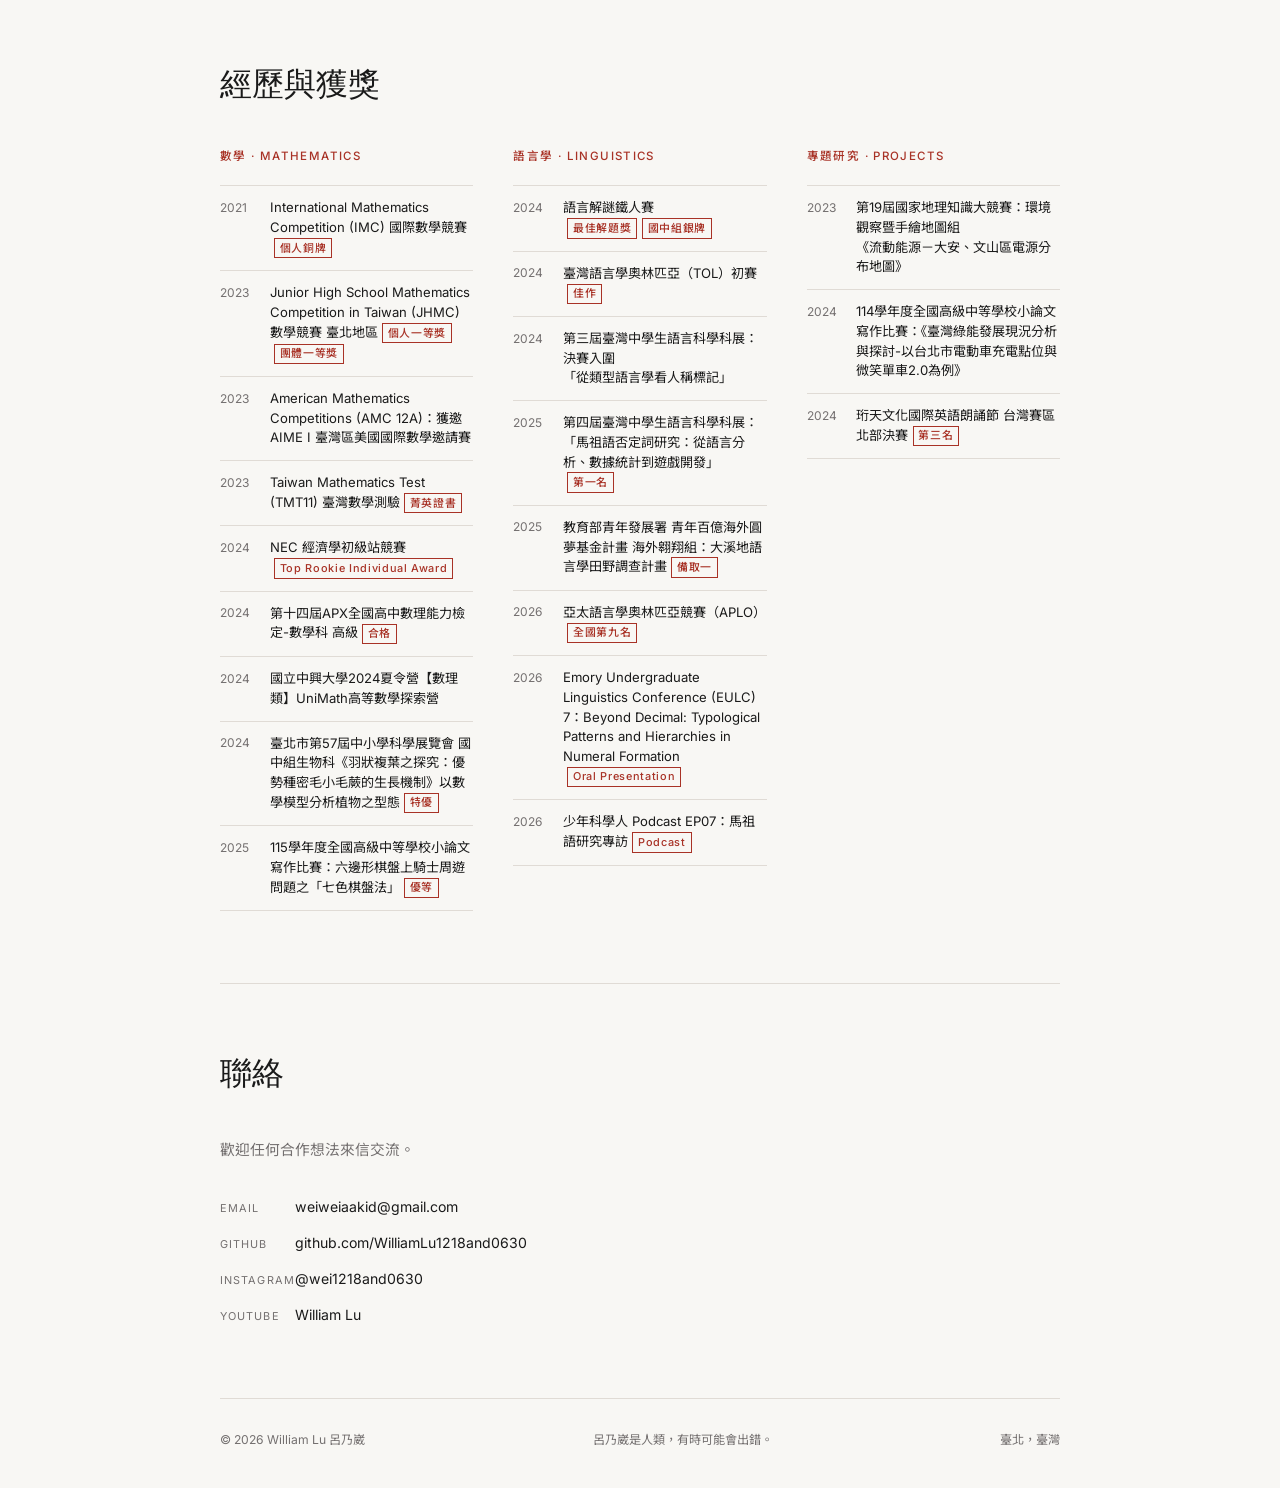
==== commit 82f56185: "update" ====
--- a/index.html
+++ b/index.html
@@ -759,7 +759,7 @@
             </li>
             <li>
               <span class="achievement-year">2024</span>
-              <span class="achievement-desc"><a href="https://nec.org.cn/news/1908.html" target="_blank" rel="noopener">NEC 經濟學 初級站競賽</a><span class="badge">Top Rookie Individual Award</span></span>
+              <span class="achievement-desc"><a href="https://nec.org.cn/news/1908.html" target="_blank" rel="noopener">NEC 經濟學初級站競賽</a><span class="badge">Top Rookie Individual Award</span></span>
             </li>
             <li>
               <span class="achievement-year">2024</span>
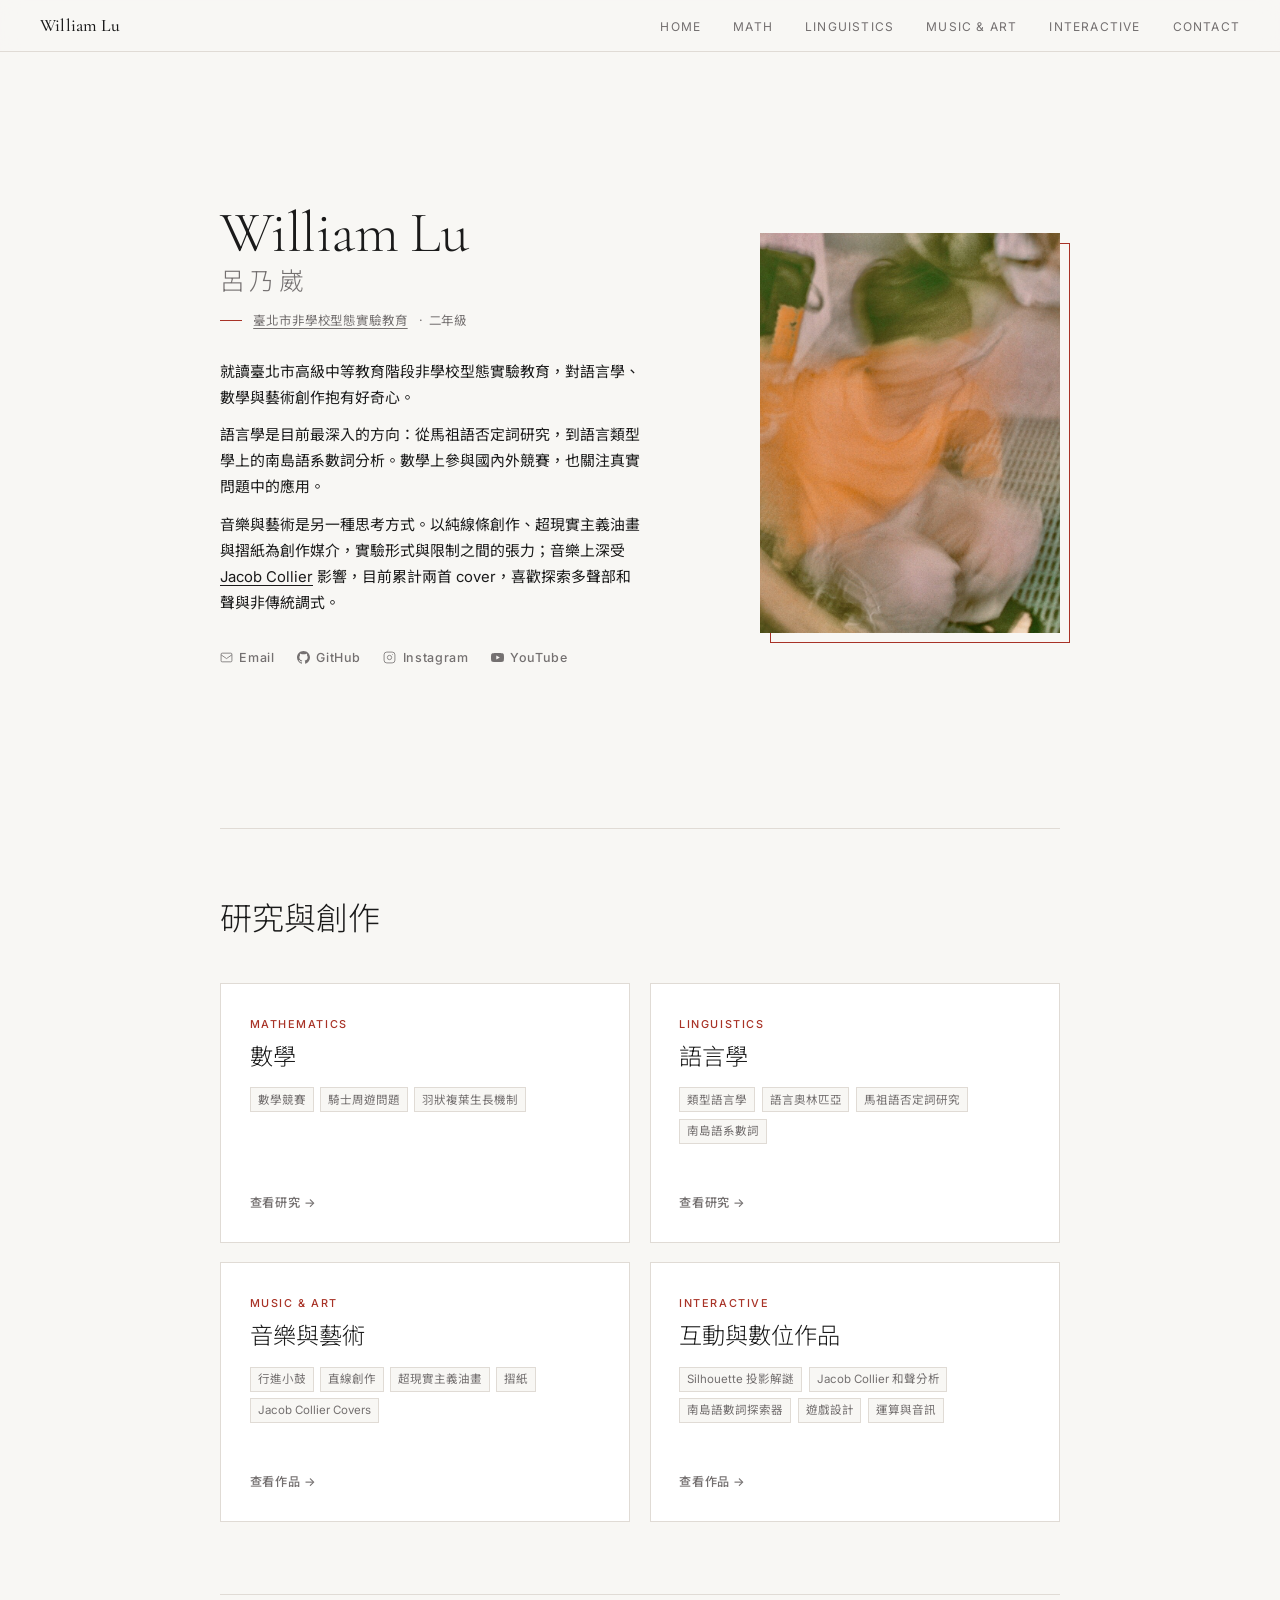
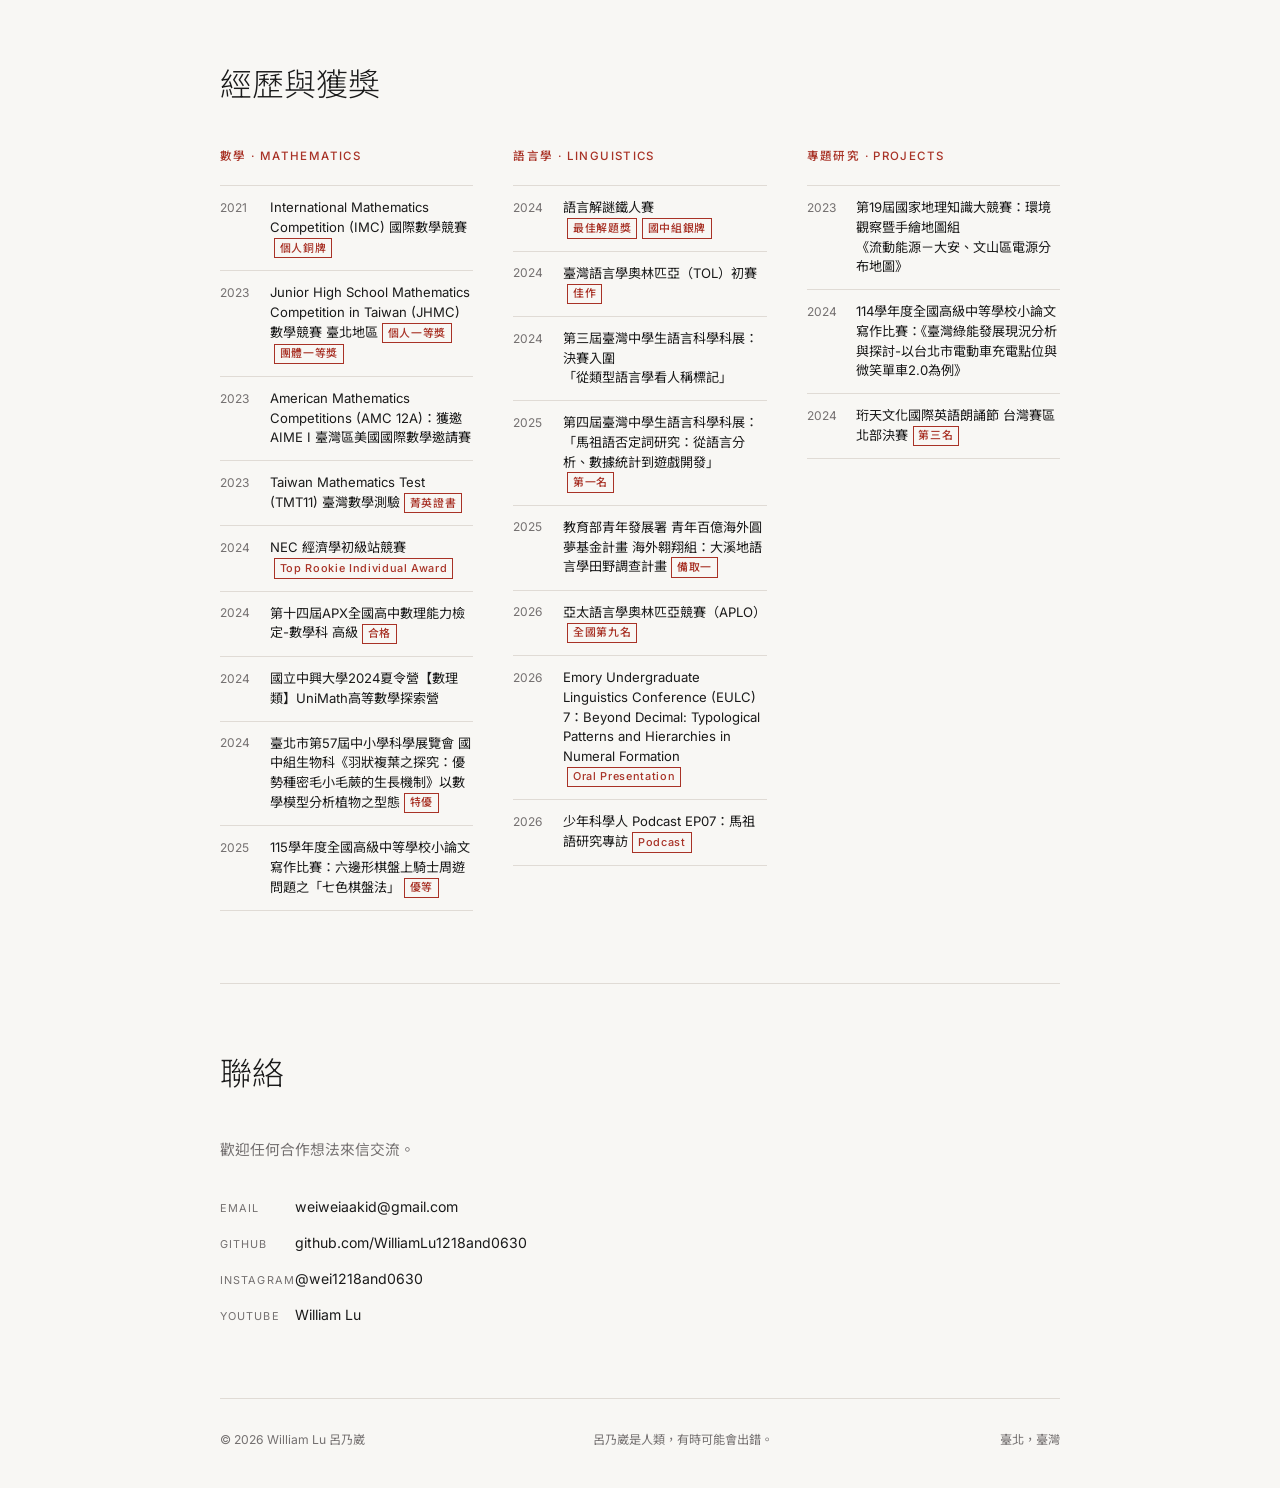
==== commit 033d6933: "更新網站字體 logo 與 Silhouette 資產" ====
--- a/index.html
+++ b/index.html
@@ -8,7 +8,7 @@
   <meta name="description" content="呂乃崴（William Lu）個人網站。臺北市非學校型態實驗教育學生，研究馬祖語否定詞、南島語系數詞類型學，參與數學競賽與語言學奧林匹亞，並進行油畫、線條藝術與音樂創作。">
   <meta name="author" content="William Lu 呂乃崴">
   <meta name="keywords" content="呂乃崴, William Lu, 馬祖語, 南島語系, 類型語言學, 語言學奧林匹亞, APLO, EULC, 數學競賽, 騎士周遊問題, Jacob Collier cover, 直線創作, Silhouette, 投影幾何, Jacob Collier voicing, 和聲分析">
-  <link rel="canonical" href="https://williamlu1218and0630.github.io/WilliamLu.github.io/">
+  <link rel="canonical" href="https://williamlu1218and0630.github.io/">
   <link rel="icon" type="image/png" href="assets/photos/web_photo.png">
 
   <!-- Open Graph -->
@@ -16,16 +16,17 @@
   <meta property="og:site_name" content="William Lu 呂乃崴">
   <meta property="og:title" content="William Lu 呂乃崴 · 語言學、數學、藝術創作">
   <meta property="og:description" content="呂乃崴的個人網站：馬祖語否定詞研究、南島語數詞類型學、數學競賽、油畫與音樂創作。">
-  <meta property="og:url" content="https://williamlu1218and0630.github.io/WilliamLu.github.io/">
-  <meta property="og:image" content="https://williamlu1218and0630.github.io/WilliamLu.github.io/assets/photos/web_photo.png">
+  <meta property="og:url" content="https://williamlu1218and0630.github.io/">
+  <meta property="og:image" content="https://williamlu1218and0630.github.io/assets/photos/web_photo.png">
   <meta property="profile:first_name" content="Nai-Wei">
   <meta property="profile:last_name" content="Lu">
 
   <!-- Twitter Card -->
   <meta name="twitter:card" content="summary_large_image">
+  
   <meta name="twitter:title" content="William Lu 呂乃崴">
   <meta name="twitter:description" content="語言學、數學、藝術創作 · 呂乃崴個人網站">
-  <meta name="twitter:image" content="https://williamlu1218and0630.github.io/WilliamLu.github.io/assets/photos/web_photo.png">
+  <meta name="twitter:image" content="https://williamlu1218and0630.github.io/assets/photos/web_photo.png">
 
   <!-- JSON-LD: Person schema for AI agents and search engines -->
   <script type="application/ld+json">
@@ -34,8 +35,8 @@
     "@type": "Person",
     "name": "William Lu",
     "alternateName": ["呂乃崴", "Nai-Wei Lu"],
-    "url": "https://williamlu1218and0630.github.io/WilliamLu.github.io/",
-    "image": "https://williamlu1218and0630.github.io/WilliamLu.github.io/assets/photos/web_photo.png",
+    "url": "https://williamlu1218and0630.github.io/",
+    "image": "https://williamlu1218and0630.github.io/assets/photos/web_photo.png",
     "email": "mailto:weiweiaakid@gmail.com",
     "jobTitle": "Student Researcher",
     "description": "高中階段學生研究者，專注於語言類型學（馬祖語否定詞、南島語系數詞）、數學競賽與離散數學，並從事油畫、線條藝術與音樂創作。",
@@ -75,7 +76,7 @@
   </script>
   <link rel="preconnect" href="https://fonts.googleapis.com">
   <link rel="preconnect" href="https://fonts.gstatic.com" crossorigin>
-  <link href="https://fonts.googleapis.com/css2?family=Cormorant+Garamond:ital,wght@0,300;0,400;1,300&family=Inter:wght@300;400;500&family=Noto+Sans+TC:wght@300;400;500&display=swap" rel="stylesheet">
+  <link href="https://fonts.googleapis.com/css2?family=Cormorant+Garamond:ital,wght@0,300;0,400;0,500;1,300&family=Inter:wght@300;400;500&family=Noto+Sans+TC:wght@300;400;500&display=swap" rel="stylesheet">
   <style>
     :root {
       --bg:         #F8F7F4;
@@ -84,8 +85,8 @@
       --text-muted: #747070;
       --accent:     #A83226;
       --border:     #E0DBD5;
-      --font-sans:  'Inter', 'Taipei Sans TC', 'Noto Sans TC', sans-serif;
-      --font-serif: 'Cormorant Garamond', 'Times New Roman', serif;
+      --font-sans:  'Inter', 'Taipei Sans TC', 'Microsoft JhengHei', 'Noto Sans TC', sans-serif;
+      --font-display: 'Cormorant Garamond', serif;
     }
 
     *, *::before, *::after { box-sizing: border-box; margin: 0; padding: 0; }
@@ -122,9 +123,9 @@
     }
 
     .nav-logo {
-      font-family: var(--font-serif);
+      font-family: var(--font-display);
       font-size: 1.1rem;
-      font-weight: 400;
+      font-weight: 500;
       color: var(--text);
       text-decoration: none;
       letter-spacing: 0.01em;
@@ -215,12 +216,16 @@
     }
 
     .hero-text h1 {
-      font-family: var(--font-serif);
+      font-family: var(--font-sans);
       font-size: 3.6rem;
       font-weight: 300;
       line-height: 1.1;
       letter-spacing: -0.01em;
       margin-bottom: 0.15em;
+    }
+
+    .hero-name {
+      font-family: var(--font-display);
     }
 
     .hero-zh {
@@ -335,7 +340,7 @@
     }
 
     .section-title {
-      font-family: var(--font-serif);
+      font-family: var(--font-sans);
       font-size: 2rem;
       font-weight: 300;
       line-height: 1.15;
@@ -376,7 +381,7 @@
     }
 
     .area-card h3 {
-      font-family: var(--font-serif);
+      font-family: var(--font-sans);
       font-size: 1.45rem;
       font-weight: 300;
       line-height: 1.2;
@@ -632,7 +637,7 @@
     <section id="about" style="border-top:none;">
       <div class="hero-text">
         <h1>
-          William Lu
+          <span class="hero-name">William Lu</span>
           <span class="hero-zh">呂乃崴</span>
         </h1>
         <p class="hero-subtitle"><a href="https://teecid.tp.edu.tw/" target="_blank" rel="noopener">臺北市非學校型態實驗教育</a> · 二年級</p>
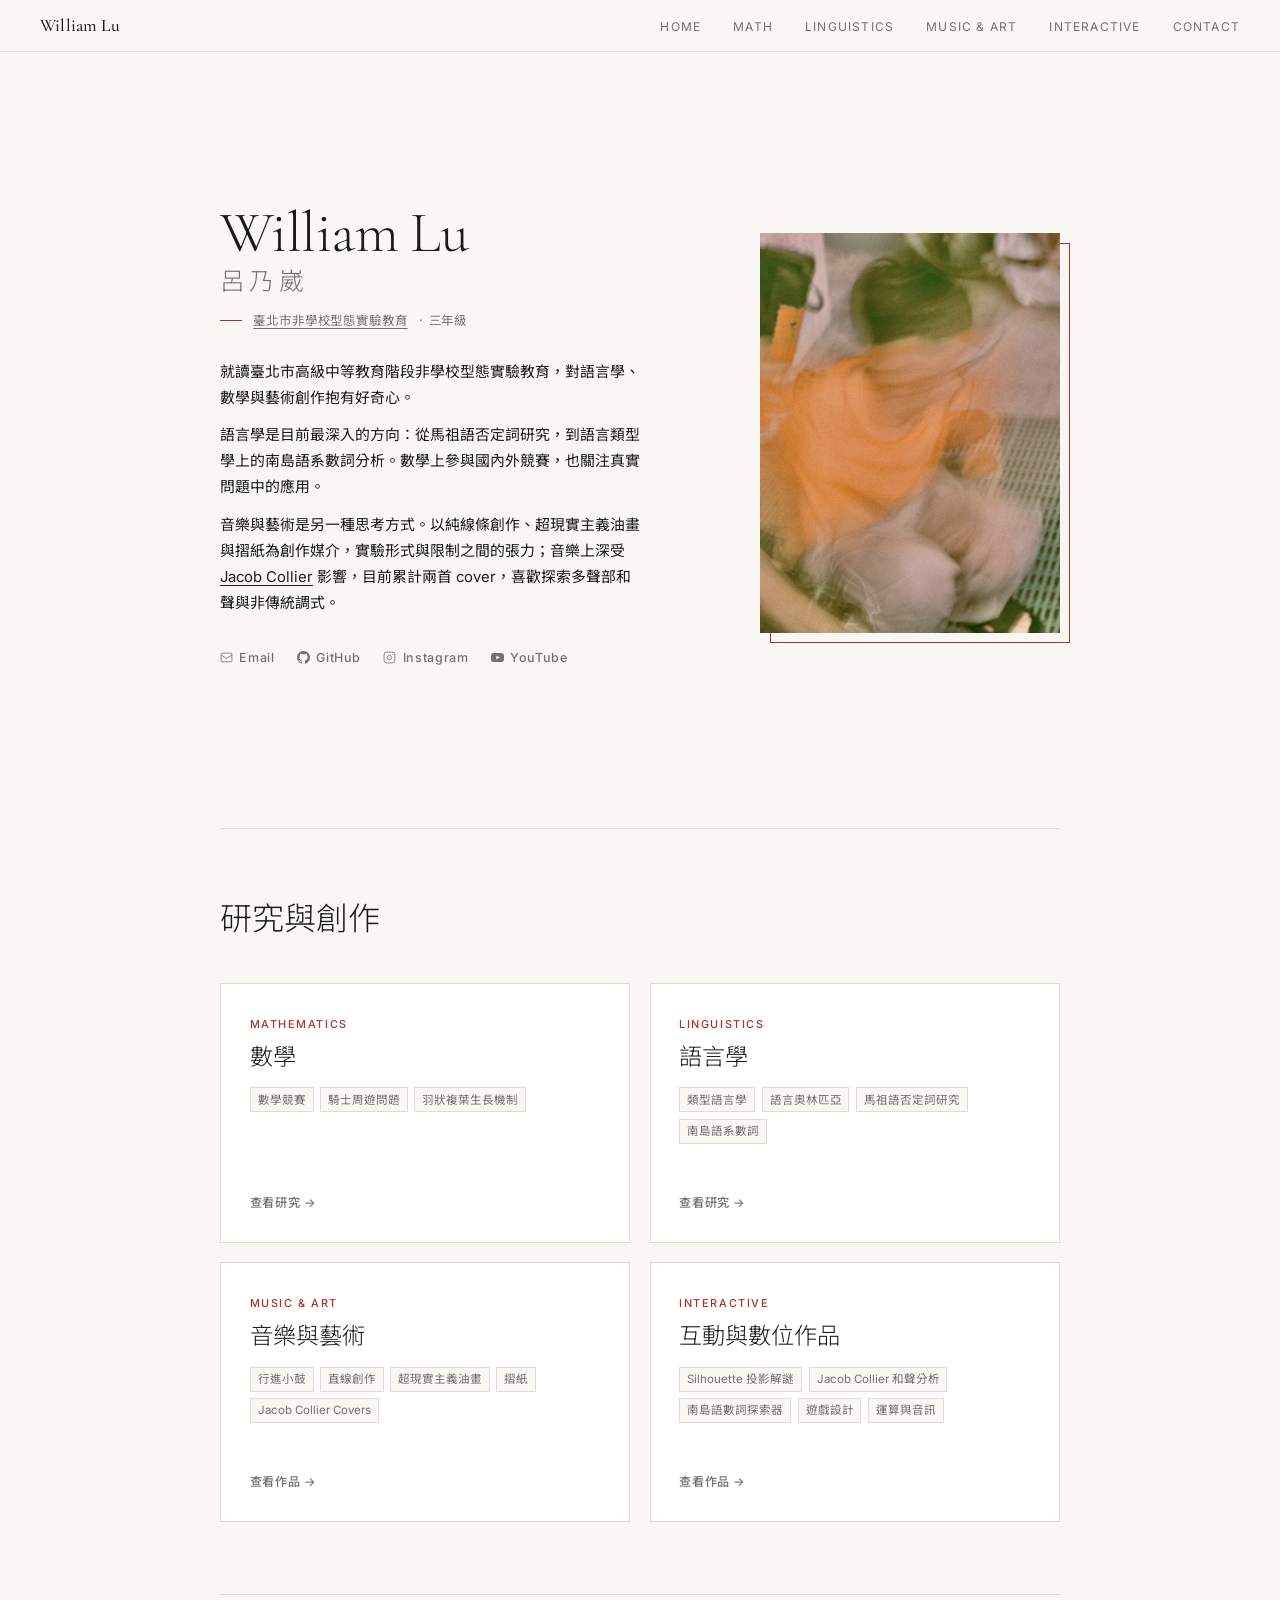
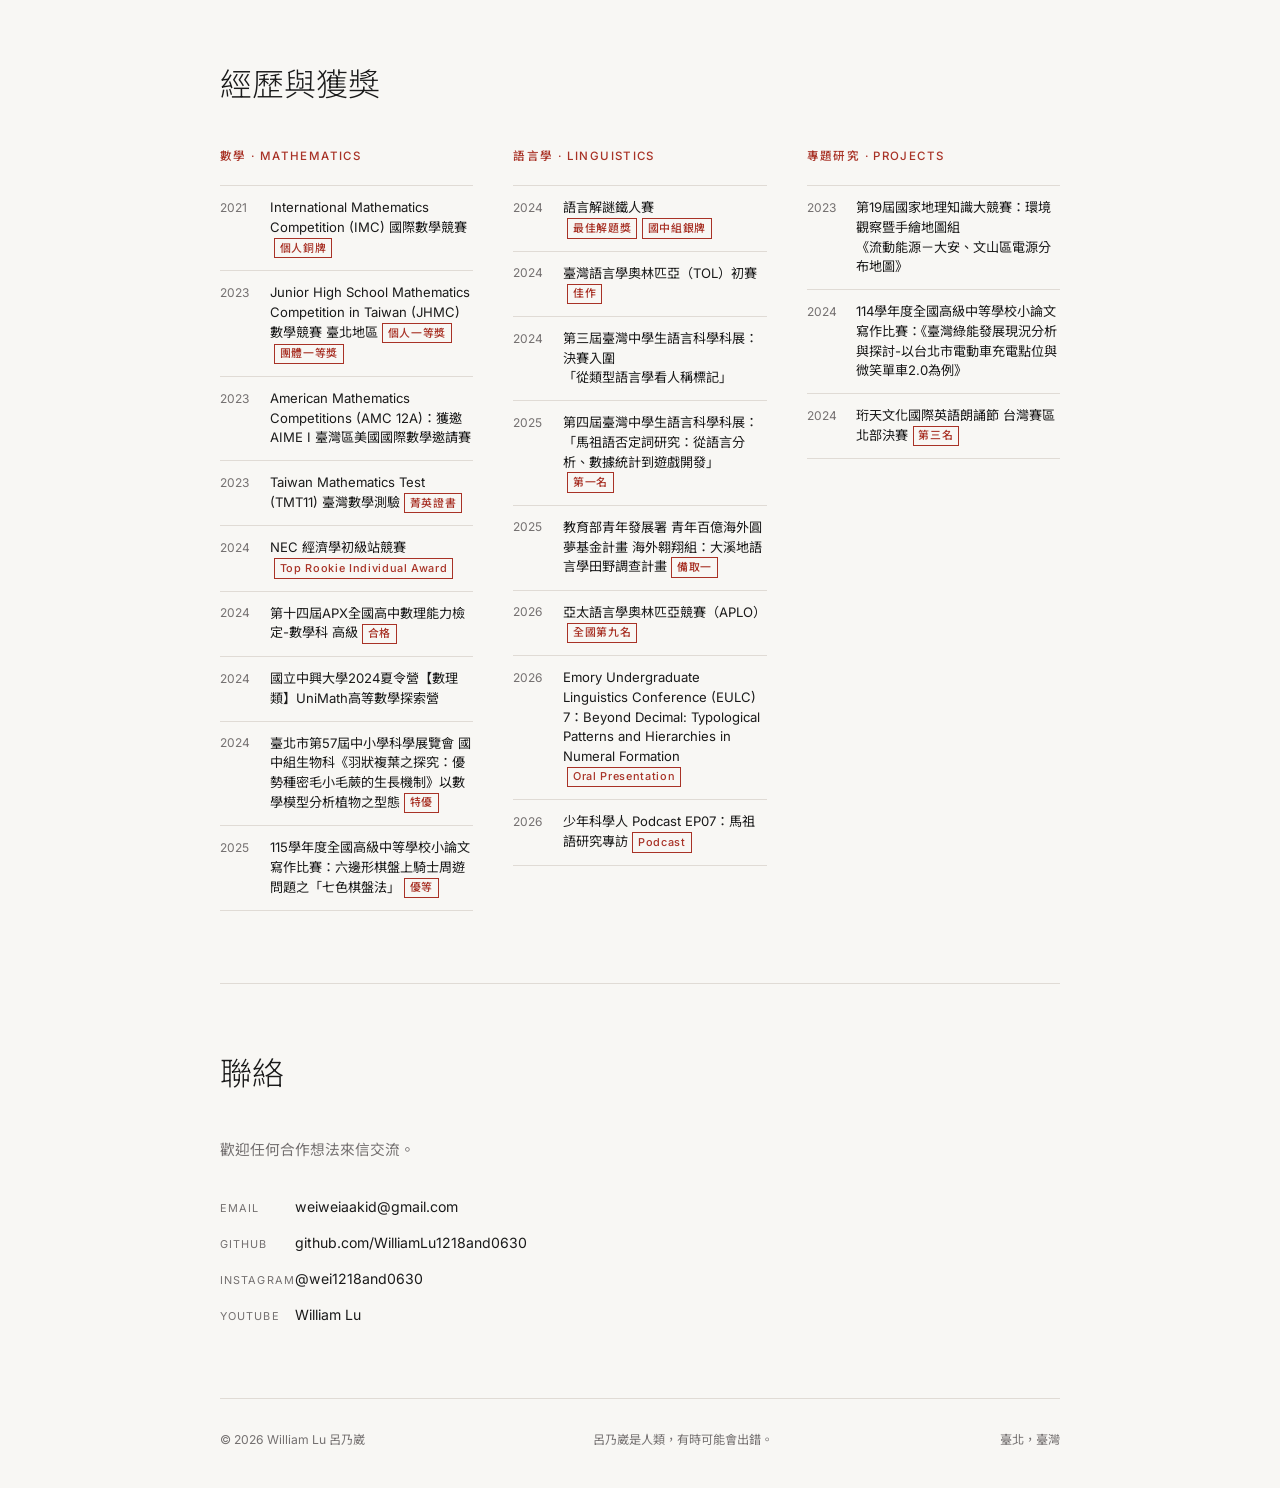
==== commit 346abdaa: "update" ====
--- a/index.html
+++ b/index.html
@@ -640,7 +640,7 @@
           <span class="hero-name">William Lu</span>
           <span class="hero-zh">呂乃崴</span>
         </h1>
-        <p class="hero-subtitle"><a href="https://teecid.tp.edu.tw/" target="_blank" rel="noopener">臺北市非學校型態實驗教育</a> · 二年級</p>
+        <p class="hero-subtitle"><a href="https://teecid.tp.edu.tw/" target="_blank" rel="noopener">臺北市非學校型態實驗教育</a> · 三年級</p>
         <div class="hero-desc">
           <p>就讀臺北市高級中等教育階段非學校型態實驗教育，對語言學、數學與藝術創作抱有好奇心。</p>
           <p>語言學是目前最深入的方向：從馬祖語否定詞研究，到語言類型學上的南島語系數詞分析。數學上參與國內外競賽，也關注真實問題中的應用。</p>
